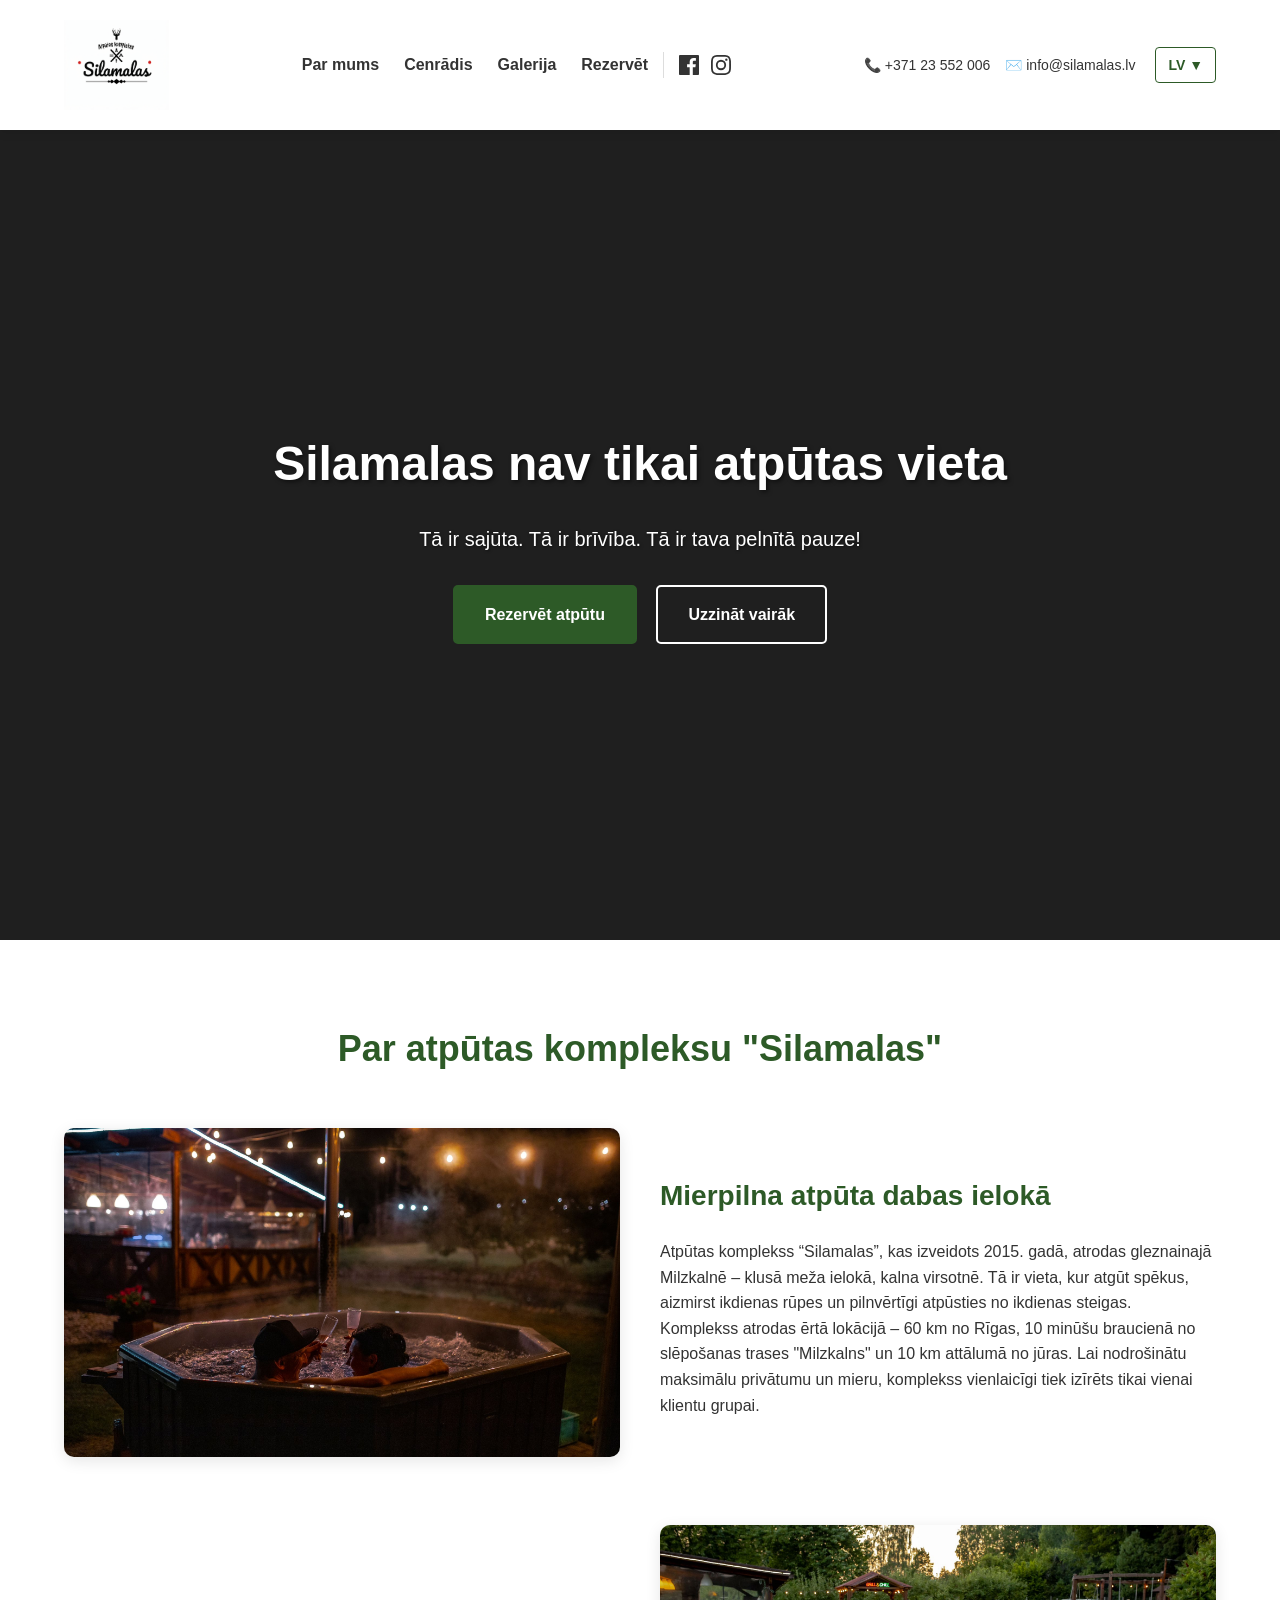
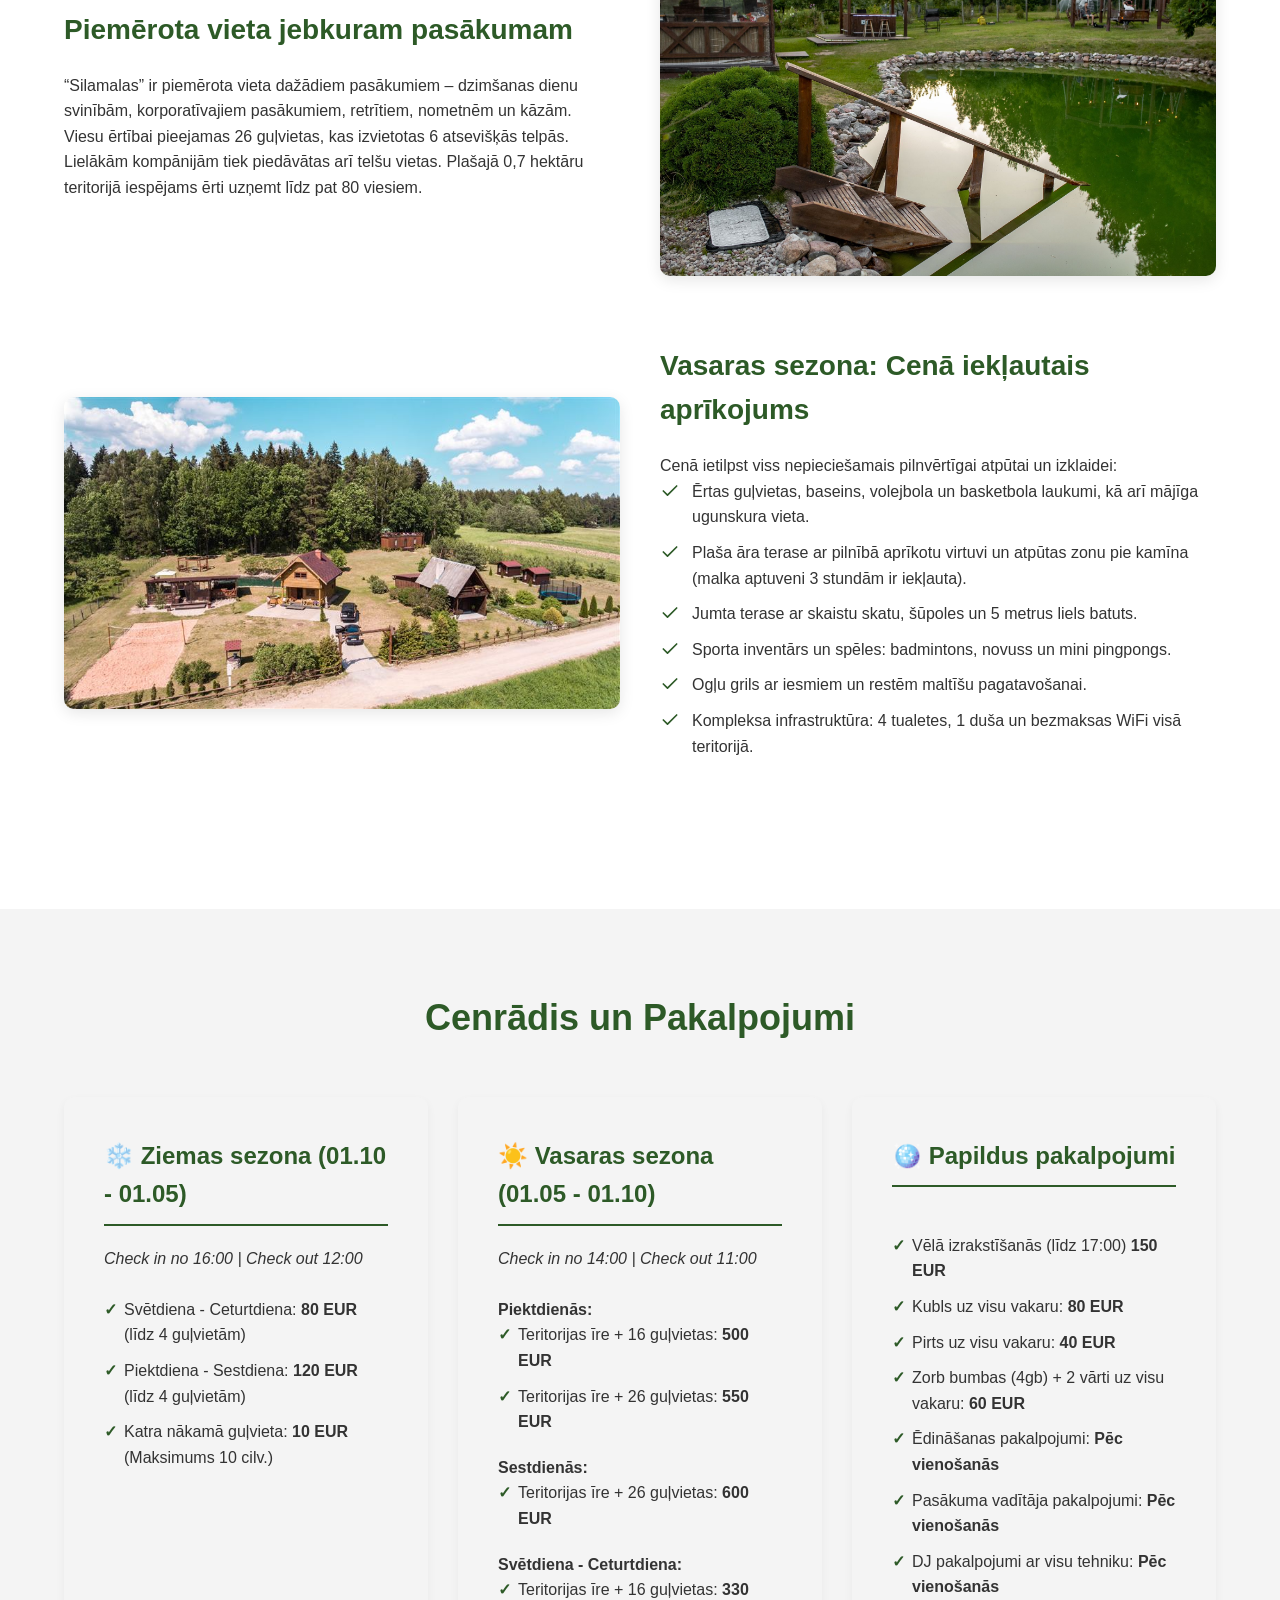
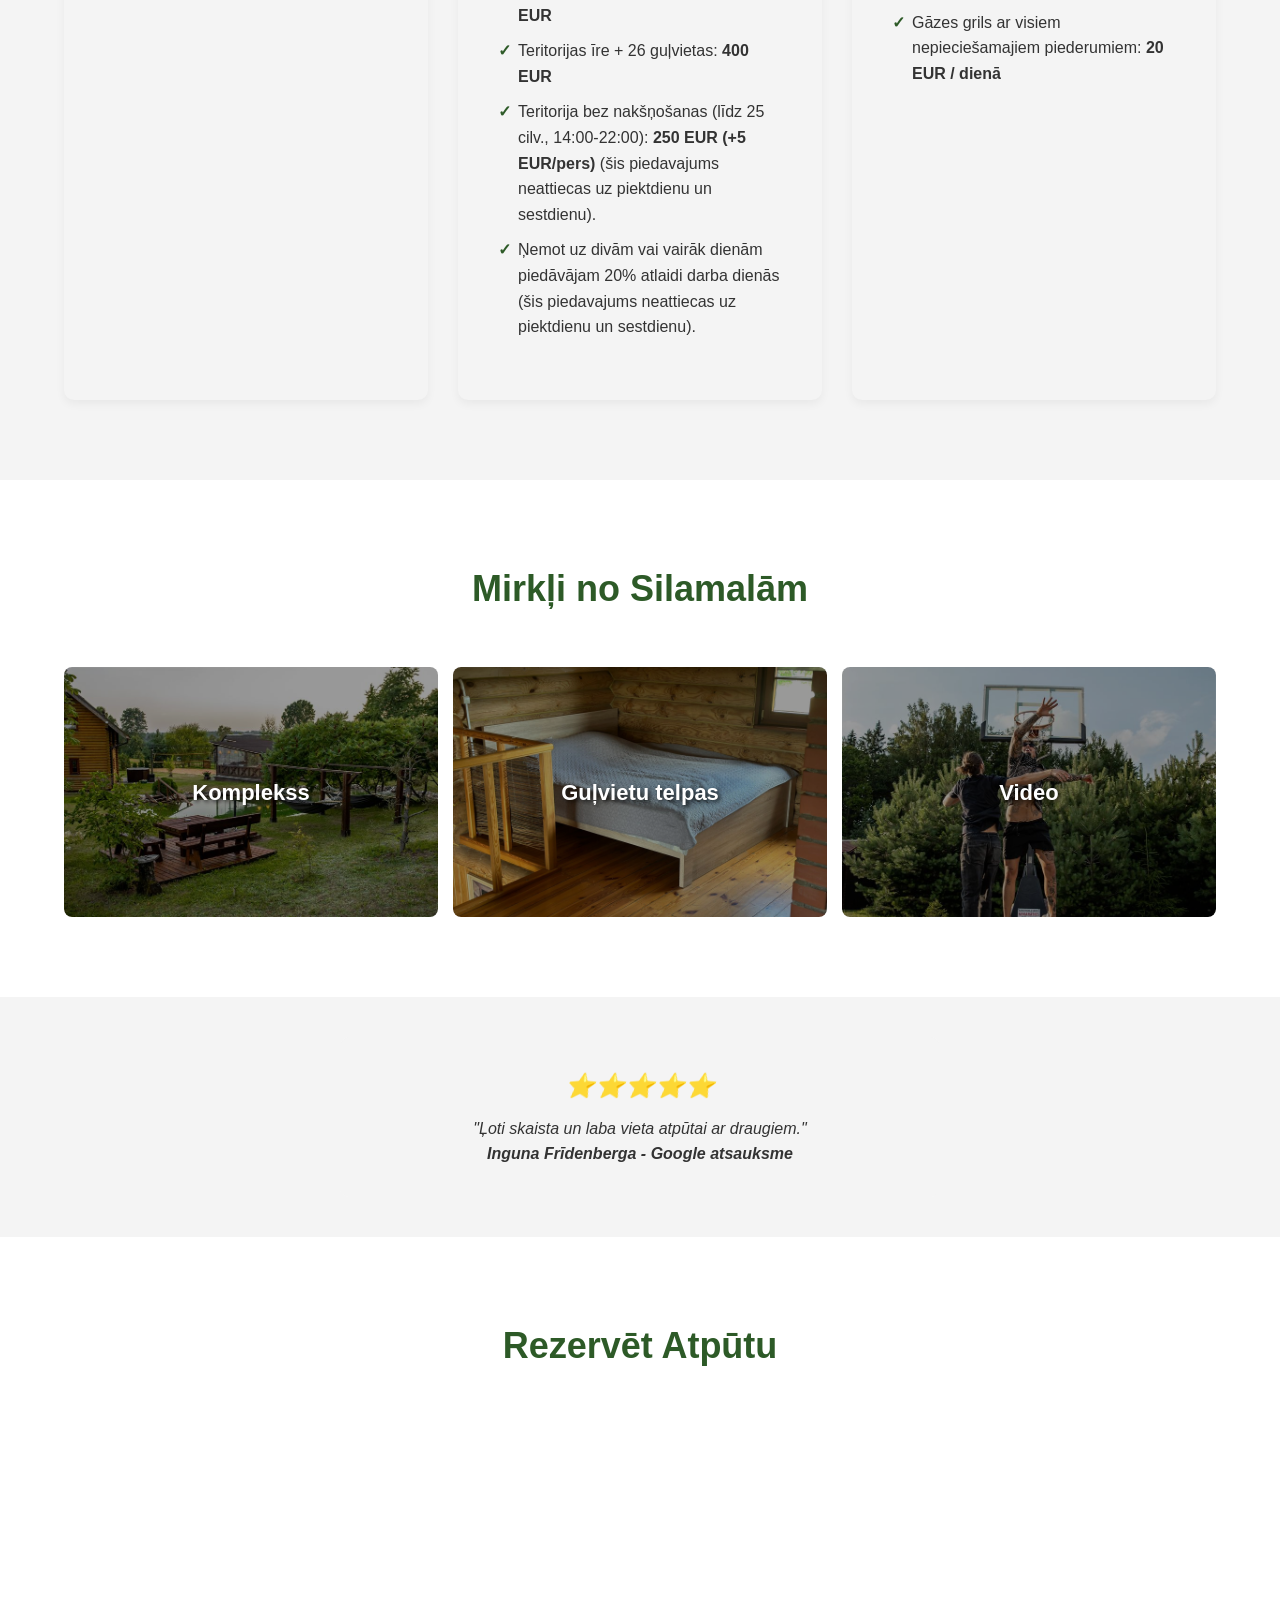
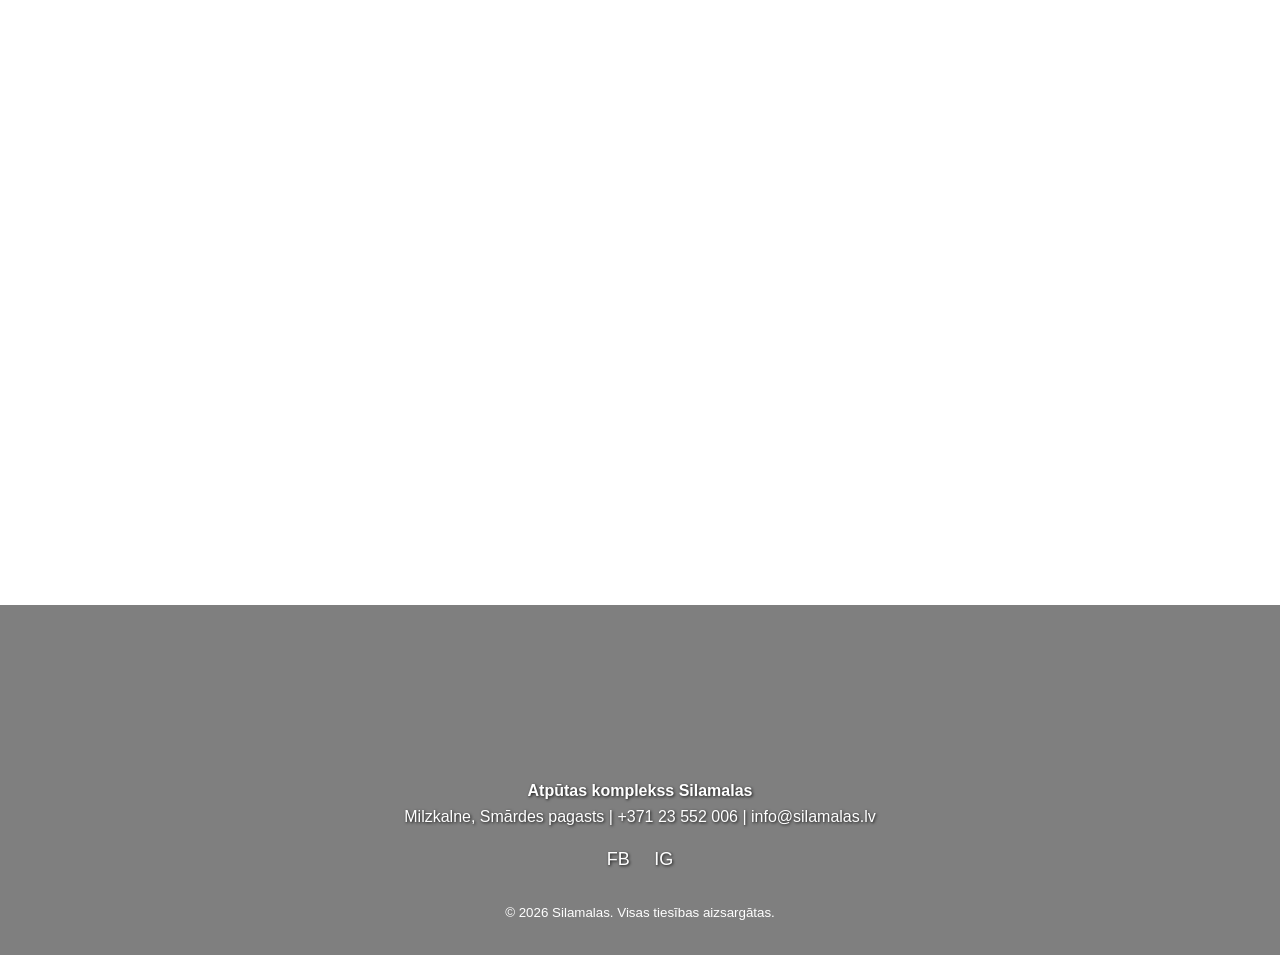
==== index.html @ d8ecb24b "instagram fix" ====
<!DOCTYPE html>
<html lang="lv">
<head>
    <meta charset="UTF-8">
    <meta name="viewport" content="width=device-width, initial-scale=1.0">
    <title>Silamalas - Atpūtas komplekss Milzkalnē</title>
    <link rel="stylesheet" href="styles.css">
</head>
<body>
    <header>
        <a href="#" class="logo"><img src="Silamalas_Logo.png" alt="Silamalas Logo"></a>
        <nav>
            <ul>
                <li><a href="#par-mums">Par mums</a></li>
                <li><a href="#cenas">Cenrādis</a></li>
                <li><a href="#galerija">Galerija</a></li>
                <li><a href="#rezervet">Rezervēt</a></li>
                <li class="nav-socials">
                    <a href="https://www.facebook.com/silamalas.milzkalne/?locale=lv_LV" target="_blank" title="Facebook">
                        <svg width="20" height="20" viewBox="0 0 24 24" fill="currentColor" xmlns="http://www.w3.org/2000/svg"><path d="M22.675 0h-21.35c-.732 0-1.325.593-1.325 1.325v21.351c0 .731.593 1.324 1.325 1.324h11.495v-9.294h-3.128v-3.622h3.128v-2.671c0-3.1 1.893-4.788 4.659-4.788 1.325 0 2.463.099 2.795.143v3.24l-1.918.001c-1.504 0-1.795.715-1.795 1.763v2.312h3.587l-.467 3.622h-3.12v9.293h6.116c.73 0 1.323-.593 1.323-1.325v-21.35c0-.732-.593-1.325-1.325-1.325z"/></svg>
                    </a>
                    <a href="https://www.instagram.com/silamalas.lv/?__d=11" target="_blank" title="Instagram">
                        <svg width="20" height="20" viewBox="0 0 24 24" fill="currentColor" xmlns="http://www.w3.org/2000/svg"><path d="M12 2.163c3.204 0 3.584.012 4.85.07 3.252.148 4.771 1.691 4.919 4.919.058 1.265.069 1.645.069 4.849 0 3.205-.012 3.584-.069 4.849-.149 3.225-1.664 4.771-4.919 4.919-1.266.058-1.644.07-4.85.07-3.204 0-3.584-.012-4.849-.07-3.26-.149-4.771-1.699-4.919-4.92-.058-1.265-.07-1.644-.07-4.849 0-3.204.013-3.583.07-4.849.149-3.227 1.664-4.771 4.919-4.919 1.266-.057 1.645-.069 4.849-.069zM12 0C8.741 0 8.333.014 7.053.072 2.695.272.273 2.69.073 7.052.014 8.333 0 8.741 0 12c0 3.259.014 3.668.072 4.948.2 4.358 2.618 6.78 6.98 6.98C8.333 23.986 8.741 24 12 24c3.259 0 3.668-.014 4.948-.072 4.354-.2 6.782-2.618 6.979-6.98.059-1.28.073-1.689.073-4.948 0-3.259-.014-3.667-.072-4.947-.196-4.354-2.617-6.78-6.979-6.98C15.668.014 15.259 0 12 0zm0 5.838a6.162 6.162 0 100 12.324 6.162 6.162 0 000-12.324zM12 16a4 4 0 110-8 4 4 0 010 8zm6.406-11.845a1.44 1.44 0 100 2.881 1.44 1.44 0 000-2.881z"/></svg>
                    </a>
                </li>
            </ul>
        </nav>
        
        <div class="header-right">
            <div class="contact-info-header">
                <span>📞 +371 23 552 006</span>
                <span>✉️ info@silamalas.lv</span>
            </div>
            
            <div class="lang-dropdown">
                <div class="current-lang">LV ▼</div>
                <div class="lang-dropdown-content">
                    <a href="index.html">LV</a>
                    <a href="en.html">EN</a>
                    <a href="ru.html">RU</a>
                </div>
            </div>
        </div>
    </header>

    <section class="hero">
        <video autoplay muted loop playsinline>
            <source src="heroVideo.mp4" type="video/mp4">
            Jūsu pārlūkprogramma neatbalsta video.
        </video>
        <div class="hero-overlay"></div>
        <div class="hero-content">
            <h1>Silamalas nav tikai atpūtas vieta</h1>
            <p>Tā ir sajūta. Tā ir brīvība. Tā ir tava pelnītā pauze!</p>
            <a href="#rezervet" class="btn btn-primary">Rezervēt atpūtu</a>
            <a href="#par-mums" class="btn btn-secondary">Uzzināt vairāk</a>
        </div>
    </section>

<section id="par-mums">
        <h2 class="section-title">Par atpūtas kompleksu "Silamalas"</h2>
        
        <div class="zigzag-row">
            <div class="zigzag-text">
                <h3>Mierpilna atpūta dabas ielokā</h3>
                <p>Atpūtas komplekss “Silamalas”, kas izveidots 2015. gadā, atrodas gleznainajā Milzkalnē – klusā meža ielokā, kalna virsotnē. Tā ir vieta, kur atgūt spēkus, aizmirst ikdienas rūpes un pilnvērtīgi atpūsties no ikdienas steigas.</p>
                <p>Komplekss atrodas ērtā lokācijā – 60 km no Rīgas, 10 minūšu braucienā no slēpošanas trases "Milzkalns" un 10 km attālumā no jūras. Lai nodrošinātu maksimālu privātumu un mieru, komplekss vienlaicīgi tiek izīrēts tikai vienai klientu grupai.</p>
            </div>
            <div class="zigzag-img">
                <img src="index_bildes/651202572_906054938724682_2738697574098734359_n.jpg" alt="Atpūtas kompleksa teritorija">
            </div>
        </div>

        <div class="zigzag-row">
            <div class="zigzag-text">
                <h3>Piemērota vieta jebkuram pasākumam</h3>
                <p>“Silamalas” ir piemērota vieta dažādiem pasākumiem – dzimšanas dienu svinībām, korporatīvajiem pasākumiem, retrītiem, nometnēm un kāzām.</p>
                <p>Viesu ērtībai pieejamas 26 guļvietas, kas izvietotas 6 atsevišķās telpās. Lielākām kompānijām tiek piedāvātas arī telšu vietas. Plašajā 0,7 hektāru teritorijā iespējams ērti uzņemt līdz pat 80 viesiem.</p>
            </div>
            <div class="zigzag-img">
                <img src="index_bildes/650025474_906055128724663_6929848860728186143_n.jpg" alt="Āra terase svinībām">
            </div>
        </div>

        <div class="zigzag-row">
            <div class="zigzag-text">
                <h3>Vasaras sezona: Cenā iekļautais aprīkojums</h3>
                <p>Cenā ietilpst viss nepieciešamais pilnvērtīgai atpūtai un izklaidei:</p>
                <ul style="list-style-type: none; padding-left: 0;">
                    <li style="margin-bottom: 10px; display: flex; align-items: flex-start; gap: 12px;">
                        <svg width="20" height="20" viewBox="0 0 24 24" fill="none" stroke="var(--primary-green)" stroke-width="2" stroke-linecap="round" stroke-linejoin="round" style="flex-shrink: 0; margin-top: 2px;"><polyline points="20 6 9 17 4 12"></polyline></svg>
                        <span>Ērtas guļvietas, baseins, volejbola un basketbola laukumi, kā arī mājīga ugunskura vieta.</span>
                    </li>
                    <li style="margin-bottom: 10px; display: flex; align-items: flex-start; gap: 12px;">
                        <svg width="20" height="20" viewBox="0 0 24 24" fill="none" stroke="var(--primary-green)" stroke-width="2" stroke-linecap="round" stroke-linejoin="round" style="flex-shrink: 0; margin-top: 2px;"><polyline points="20 6 9 17 4 12"></polyline></svg>
                        <span>Plaša āra terase ar pilnībā aprīkotu virtuvi un atpūtas zonu pie kamīna (malka aptuveni 3 stundām ir iekļauta).</span>
                    </li>
                    <li style="margin-bottom: 10px; display: flex; align-items: flex-start; gap: 12px;">
                        <svg width="20" height="20" viewBox="0 0 24 24" fill="none" stroke="var(--primary-green)" stroke-width="2" stroke-linecap="round" stroke-linejoin="round" style="flex-shrink: 0; margin-top: 2px;"><polyline points="20 6 9 17 4 12"></polyline></svg>
                        <span>Jumta terase ar skaistu skatu, šūpoles un 5 metrus liels batuts.</span>
                    </li>
                    <li style="margin-bottom: 10px; display: flex; align-items: flex-start; gap: 12px;">
                        <svg width="20" height="20" viewBox="0 0 24 24" fill="none" stroke="var(--primary-green)" stroke-width="2" stroke-linecap="round" stroke-linejoin="round" style="flex-shrink: 0; margin-top: 2px;"><polyline points="20 6 9 17 4 12"></polyline></svg>
                        <span>Sporta inventārs un spēles: badmintons, novuss un mini pingpongs.</span>
                    </li>
                    <li style="margin-bottom: 10px; display: flex; align-items: flex-start; gap: 12px;">
                        <svg width="20" height="20" viewBox="0 0 24 24" fill="none" stroke="var(--primary-green)" stroke-width="2" stroke-linecap="round" stroke-linejoin="round" style="flex-shrink: 0; margin-top: 2px;"><polyline points="20 6 9 17 4 12"></polyline></svg>
                        <span>Ogļu grils ar iesmiem un restēm maltīšu pagatavošanai.</span>
                    </li>
                    <li style="margin-bottom: 10px; display: flex; align-items: flex-start; gap: 12px;">
                        <svg width="20" height="20" viewBox="0 0 24 24" fill="none" stroke="var(--primary-green)" stroke-width="2" stroke-linecap="round" stroke-linejoin="round" style="flex-shrink: 0; margin-top: 2px;"><polyline points="20 6 9 17 4 12"></polyline></svg>
                        <span>Kompleksa infrastruktūra: 4 tualetes, 1 duša un bezmaksas WiFi visā teritorijā.</span>
                    </li>
                </ul>
            </div>
            <div class="zigzag-img">
                <img src="komplekss/628.jpeg" alt="Plaša teritorija atpūtai un aktivitātēm">
            </div>
        </div>
    </section>

    <section id="cenas" style="background-color: var(--light-gray);">
        <h2 class="section-title">Cenrādis un Pakalpojumi</h2>
        <div class="pricing-grid">
            
            <div class="price-card">
                <h3>❄️ Ziemas sezona (01.10 - 01.05)</h3>
                <p><em>Check in no 16:00 | Check out 12:00</em></p><br>
                <ul>
                    <li>Svētdiena - Ceturtdiena: <strong>80 EUR</strong> (līdz 4 guļvietām)</li>
                    <li>Piektdiena - Sestdiena: <strong>120 EUR</strong> (līdz 4 guļvietām)</li>
                    <li>Katra nākamā guļvieta: <strong>10 EUR</strong> (Maksimums 10 cilv.)</li>
                </ul>
            </div>

            <div class="price-card">
                <h3>☀️ Vasaras sezona (01.05 - 01.10)</h3>
                <p><em>Check in no 14:00 | Check out 11:00</em></p><br>
                <h4>Piektdienās:</h4>
                <ul>
                    <li>Teritorijas īre + 16 guļvietas: <strong>500 EUR</strong></li>
                    <li>Teritorijas īre + 26 guļvietas: <strong>550 EUR</strong></li>
                </ul>
                <h4>Sestdienās:</h4>
                <ul>
                    <li>Teritorijas īre + 26 guļvietas: <strong>600 EUR</strong></li>
                </ul>
                <h4>Svētdiena - Ceturtdiena:</h4>
                <ul>
                    <li>Teritorijas īre + 16 guļvietas: <strong>330 EUR</strong></li>
                    <li>Teritorijas īre + 26 guļvietas: <strong>400 EUR</strong></li>
                    <li>Teritorija bez nakšņošanas (līdz 25 cilv., 14:00-22:00): <strong>250 EUR (+5 EUR/pers)</strong> (šis piedavajums neattiecas uz piektdienu un sestdienu).</li>
                    <li>Ņemot uz divām vai vairāk dienām piedāvājam 20% atlaidi darba dienās (šis piedavajums neattiecas uz piektdienu un sestdienu).</li> 
                </ul>
            </div>

            <div class="price-card">
                <h3>🪩 Papildus pakalpojumi</h3>
                <br>
                <ul>
                    <li>Vēlā izrakstīšanās (līdz 17:00) <strong>150 EUR</strong></li>
                    <li>Kubls uz visu vakaru: <strong>80 EUR</strong></li>
                    <li>Pirts uz visu vakaru: <strong>40 EUR</strong></li>
                    <li>Zorb bumbas (4gb) + 2 vārti uz visu vakaru: <strong>60 EUR</strong></li>
                    <li>Ēdināšanas pakalpojumi: <strong>Pēc vienošanās</strong></li>
                    <li>Pasākuma vadītāja pakalpojumi: <strong>Pēc vienošanās</strong></li>
                    <li>DJ pakalpojumi ar visu tehniku: <strong>Pēc vienošanās</strong></li>
                    <li>Gāzes grils ar visiem nepieciešamajiem piederumiem: <strong>20 EUR / dienā</strong></li>
                </ul>
            </div>

        </div>
    </section>

<section id="galerija">
        <h2 class="section-title">Mirkļi no Silamalām</h2>

        <!-- Galveno kategoriju skats -->
        <div id="gallery-categories" class="gallery-grid">
            <div class="category-card" onclick="showGallery('cat-komplekss')">
                <img src="komplekss/47787.jpeg" alt="Komplekss">
                <div class="category-overlay">Komplekss</div>
            </div>
            
            <!-- Uzklikšķinot atver galeriju un aktivizē pirmo tabu ("Pirts") -->
            <div class="category-card" onclick="showGallery('cat-telpas'); showSubcat('pirts')">
                <img src="gulvietu_telpas/pirts_n7.jpeg" alt="Guļvietu telpas">
                <div class="category-overlay">Guļvietu telpas</div>
            </div>
            
            <div class="category-card" onclick="showGallery('cat-pasakumi')">
                <img src="komplekss/52132.jpeg" alt="Video">
                <div class="category-overlay">Video</div>
            </div>
        </div>

        <!-- 1. Kategorija: Komplekss -->
        <div id="cat-komplekss" class="gallery-category-view" style="display: none;">
            <button class="btn-back" onclick="hideGallery()">← Atpakaļ uz kategorijām</button>
            <div class="gallery-grid">
                <img src="komplekss/187.jpeg" alt="Komplekss">
                <img src="komplekss/249.jpeg" alt="Komplekss">
                <img src="komplekss/264.jpeg" alt="Komplekss">
                <img src="komplekss/346.jpeg" alt="Komplekss">
                <img src="komplekss/352.jpeg" alt="Komplekss">
                <img src="komplekss/393.jpeg" alt="Komplekss">
                <img src="komplekss/448.jpeg" alt="Komplekss">
                <img src="komplekss/487.jpeg" alt="Komplekss">
                <img src="komplekss/490.jpeg" alt="Komplekss">
                <img src="komplekss/499.jpeg" alt="Komplekss">
                <img src="komplekss/527.jpeg" alt="Komplekss">
                <img src="komplekss/571.jpeg" alt="Komplekss">
                <img src="komplekss/599.jpeg" alt="Komplekss">
                <img src="komplekss/612.jpeg" alt="Komplekss">
                <img src="komplekss/628.jpeg" alt="Komplekss">
                <img src="komplekss/653.jpeg" alt="Komplekss">
                <img src="komplekss/3976.jpeg" alt="Komplekss">
                <img src="komplekss/14429.jpeg" alt="Komplekss">
                <img src="komplekss/19136.jpeg" alt="Komplekss">
                <img src="komplekss/25867.jpeg" alt="Komplekss">
                <img src="komplekss/37484.jpeg" alt="Komplekss">
                <img src="komplekss/47527.jpeg" alt="Komplekss">
                <img src="komplekss/47529.jpeg" alt="Komplekss">
                <img src="komplekss/47777.jpeg" alt="Komplekss">
                <img src="komplekss/47780.jpeg" alt="Komplekss">
                <img src="komplekss/47783.jpeg" alt="Komplekss">
                <img src="komplekss/47786.jpeg" alt="Komplekss">
                <img src="komplekss/47787.jpeg" alt="Komplekss">
                <img src="komplekss/47788.jpeg" alt="Komplekss">
                <img src="komplekss/47789.jpeg" alt="Komplekss">
                <img src="komplekss/47791.jpeg" alt="Komplekss">
                <img src="komplekss/47793.jpeg" alt="Komplekss">
                <img src="komplekss/52129.jpeg" alt="Komplekss">
                <img src="komplekss/52132.jpeg" alt="Komplekss">
                <img src="komplekss/52512.jpeg" alt="Komplekss">
                <img src="komplekss/52514.jpeg" alt="Komplekss">
                <img src="komplekss/52516.jpeg" alt="Komplekss">
                <img src="komplekss/NewSilamalas-28.jpeg" alt="Komplekss">
                <img src="komplekss/NewSilamalas-60.jpeg" alt="Komplekss">
                <img src="komplekss/NewSilamalas-61.jpeg" alt="Komplekss">
                <img src="komplekss/NewSilamalas-63.jpeg" alt="Komplekss">
                <img src="komplekss/NewSilamalas-69.jpeg" alt="Komplekss">
                <img src="komplekss/dj_1.jpeg" alt="Komplekss">
                <img src="komplekss/dj_2.jpeg" alt="Komplekss">
                <img src="komplekss/dj_3.jpeg" alt="Komplekss">
                
            </div>
        </div>

        <!-- 2. Kategorija: Guļvietas (ar tabiem 4 mājām) -->
        <div id="cat-telpas" class="gallery-category-view" style="display: none;">
            <button class="btn-back" onclick="hideGallery()">← Atpakaļ uz kategorijām</button>
            
            <!-- Apakškategoriju pogas (Tabi) -->
            <div class="subcategory-tabs">
                <button class="subcat-tab" id="btn-pirts" onclick="showSubcat('pirts', this)">Pirts</button>
                <button class="subcat-tab" id="btn-eka2" onclick="showSubcat('eka2', this)">Ēka 2</button>
                <button class="subcat-tab" id="btn-eka34" onclick="showSubcat('eka34', this)">Ēkas 3 un 4</button>
                <button class="subcat-tab" id="btn-eka5" onclick="showSubcat('eka5', this)">Ēka 5</button>
            </div>

            <!-- Bilžu režģi katrai mājai -->
            <div id="subcat-pirts" class="subcat-grid gallery-grid">
                <img src="gulvietu_telpas/pirts_n1.jpeg" alt="Pirts">
                <img src="gulvietu_telpas/pirts_n2.jpeg" alt="Pirts">
                <img src="gulvietu_telpas/pirts_n3.jpeg" alt="Pirts">
                <img src="gulvietu_telpas/pirts_n4.jpeg" alt="Pirts">
                <img src="gulvietu_telpas/pirts_n5.jpeg" alt="Pirts">
                <img src="gulvietu_telpas/pirts_n6.jpeg" alt="Pirts">
                <img src="gulvietu_telpas/pirts_n7.jpeg" alt="Pirts">
            </div>
            
            <div id="subcat-eka2" class="subcat-grid gallery-grid" style="display: none;">
                <img src="gulvietu_telpas/eka2_n1.jpeg" alt="Ēka 2">
                <img src="gulvietu_telpas/eka2_n2.jpeg" alt="Ēka 2">
            </div>
            
            <div id="subcat-eka34" class="subcat-grid gallery-grid" style="display: none;">
                <img src="gulvietu_telpas/eka3_4_n1.jpeg" alt="Ēkas 3 un 4">
                <img src="gulvietu_telpas/eka3_4_n2.jpeg" alt="Ēkas 3 un 4">
            </div>
            
            <div id="subcat-eka5" class="subcat-grid gallery-grid" style="display: none;">
                <img src="gulvietu_telpas/eka5_n1.jpeg" alt="Ēka 5">
                <img src="gulvietu_telpas/eka5_n2.jpeg" alt="Ēka 5">
            </div>
        </div>

        <!-- 3. Kategorija: Video -->
        <div id="cat-pasakumi" class="gallery-category-view" style="display: none;">
            <button class="btn-back" onclick="hideGallery()">← Atpakaļ uz kategorijām</button>
            <div class="gallery-grid">
                <img src="gulvietu_telpas/eka2_n1.jpeg" data-video="video/terase%203.mp4" alt="Terase 3 video" class="video-thumb">
                <img src="komplekss/249.jpeg" data-video="heroVideo.mp4" alt="Hero video" class="video-thumb">
            </div>
        </div>
    </section>

    <!-- JavaScript loģika -->
    <script>
        function showGallery(categoryId) {
            document.getElementById('gallery-categories').style.display = 'none';
            document.querySelectorAll('.gallery-category-view').forEach(el => el.style.display = 'none');
            document.getElementById(categoryId).style.display = 'block';
        }

        function hideGallery() {
            document.querySelectorAll('.gallery-category-view').forEach(el => el.style.display = 'none');
            document.getElementById('gallery-categories').style.display = 'grid'; 
        }

        function showSubcat(subcatId, btnElement = null) {
            // Paslēpj visas apakškategoriju bildes
            document.querySelectorAll('.subcat-grid').forEach(el => el.style.display = 'none');
            // Parāda izvēlēto
            document.getElementById('subcat-' + subcatId).style.display = 'grid';
            
            // Atjauno aktīvās pogas vizuālo stilu
            document.querySelectorAll('.subcat-tab').forEach(el => el.classList.remove('active'));
            if (btnElement) {
                btnElement.classList.add('active');
            } else {
                document.getElementById('btn-' + subcatId).classList.add('active');
            }
        }
    </script>

    <script>
        function showGallery(categoryId) {
            document.getElementById('gallery-categories').style.display = 'none';
            document.querySelectorAll('.gallery-category-view').forEach(el => el.style.display = 'none');
            document.getElementById(categoryId).style.display = 'block';
        }

        function hideGallery() {
            document.querySelectorAll('.gallery-category-view').forEach(el => el.style.display = 'none');
            document.getElementById('gallery-categories').style.display = 'grid';
        }

        function openLightbox(type, src, alt) {
            const overlay = document.getElementById('lightbox');
            const image = overlay.querySelector('img');
            const video = overlay.querySelector('video');
            const caption = overlay.querySelector('.lightbox-caption');

            if (type === 'video') {
                image.style.display = 'none';
                video.style.display = 'block';
                video.src = src;
                video.load();
                video.play();
            } else {
                video.pause();
                video.src = '';
                video.style.display = 'none';
                image.style.display = 'block';
                image.src = src;
                image.alt = alt || '';
            }

            caption.textContent = alt || '';
            overlay.style.display = 'flex';
            document.body.style.overflow = 'hidden';
        }

        function closeLightbox() {
            const overlay = document.getElementById('lightbox');
            const video = overlay.querySelector('video');
            overlay.style.display = 'none';
            video.pause();
            video.src = '';
            document.body.style.overflow = '';
        }

        document.addEventListener('DOMContentLoaded', function() {
            document.querySelectorAll('#galerija .gallery-grid img').forEach(image => {
                image.addEventListener('click', function() {
                    const videoSrc = image.dataset.video;
                    if (videoSrc) {
                        openLightbox('video', videoSrc, image.alt);
                    } else {
                        openLightbox('image', image.src, image.alt);
                    }
                });
            });
        });
    </script>

    <div id="lightbox" class="lightbox-overlay" onclick="closeLightbox()">
        <button class="lightbox-close" type="button" onclick="event.stopPropagation(); closeLightbox()">×</button>
        <img src="" alt="" style="display: none;">
        <video src="" controls playsinline style="display: none;"></video>
        <p class="lightbox-caption"></p>
    </div>

    <section style="background-color: var(--light-gray); padding-top: 40px; padding-bottom: 40px;">
        <div class="testimonial-box">
            <div class="stars">⭐⭐⭐⭐⭐</div>
            <p>"Ļoti skaista un laba vieta atpūtai ar draugiem."</p>
            <strong>Inguna Frīdenberga - Google atsauksme</strong>
        </div>
    </section>

    <section id="rezervet">
        <h2 class="section-title">Rezervēt Atpūtu</h2>
        <div class="calendly-inline-widget" data-url="https://calendly.com/silamalasatputaskomplekss/30min?background_color=ffffff&text_color=333333&primary_color=2d5a27" style="min-width:320px;height:700px;"></div>
        <script type="text/javascript" src="https://assets.calendly.com/assets/external/widget.js" async></script>
    </section>

    <div class="map-and-footer-container">
        
        <section id="karte">
            <iframe 
                src="https://www.google.com/maps/embed?pb=!1m18!1m12!1m3!1d3754.1875847072997!2d23.206041377995305!3d56.97670477356179!2m3!1f0!2f0!3f0!3m2!1i1024!2i768!4f13.1!3m3!1m2!1s0x46eefe632e6e136b%3A0x65a920ff68deade!2sSilamalas%2C%20recreation%20center!5e1!3m2!1sen!2slv!4v1774528118662!5m2!1sen!2slv" 
                allowfullscreen="" 
                loading="lazy" 
                referrerpolicy="no-referrer-when-downgrade">
            </iframe>
        </section>
        
        <div class="map-overlay"></div>

        <footer>
            <div class="footer-info">
                <p><strong>Atpūtas komplekss Silamalas</strong></p>
                <p>Milzkalne, Smārdes pagasts | +371 23 552 006 | info@silamalas.lv</p>
            </div>
            <div class="social-links">
                <a href="https://www.facebook.com/silamalas.milzkalne/?locale=lv_LV" target="_blank" title="Facebook">FB</a>
                <a href="https://www.instagram.com/silamalas.lv/?__d=11" target="_blank" title="Instagram">IG</a>
            </div>
            <br>
            <p><small>© 2026 Silamalas. Visas tiesības aizsargātas.</small></p>
        </footer>
        
    </div>

</body>
</html>
---- styles.css ----
/* --- BĀZES STILI UN KRĀSAS --- */
        :root {
            --primary-green: #2d5a27;
            --light-green: #4a7c43;
            --dark-gray: #333333;
            --light-gray: #f4f4f4;
            --white: #ffffff;
            --font-main: 'Segoe UI', Roboto, Helvetica, Arial, sans-serif;
        }

        * {
            margin: 0;
            padding: 0;
            box-sizing: border-box;
        }

        html {
            scroll-behavior: smooth;
        }

        body {
            font-family: var(--font-main);
            color: var(--dark-gray);
            line-height: 1.6;
            background-color: var(--white);
        }

        a {
            text-decoration: none;
            color: inherit;
        }

        /* --- GALVENE (HEADER) --- */
        header {
            display: flex;
            justify-content: space-between;
            align-items: center;
            padding: 20px 5%;
            background-color: var(--white);
            box-shadow: 0 2px 10px rgba(0,0,0,0.1);
            position: sticky;
            top: 0;
            z-index: 1000;
        }

        /* Logo stili attēlam */
        .logo {
            display: flex;
            align-items: center;
        }

        .logo img {
            height: 90px; /* Datora versijas logo augstums PALIELINĀTS */
            width: auto;
            max-width: 100%;
            transition: transform 0.3s ease;
        }
        
        .logo:hover img {
            transform: scale(1.05);
        }

        nav ul {
            display: flex;
            list-style: none;
            gap: 25px;
        }

        nav a {
            font-weight: 600;
            transition: color 0.3s ease;
        }

        nav a:hover {
            color: var(--primary-green);
        }

        /* Labās puses bloks (Kontakti + Valoda) */
        .header-right {
            display: flex;
            align-items: center;
            gap: 20px;
        }

        .contact-info-header {
            font-size: 14px;
            display: flex;
            gap: 15px;
        }
        .nav-socials {
            display: flex;
            align-items: center;
            gap: 12px;
            border-left: 1px solid #ddd;
            padding-left: 15px;
            margin-left: -10px;
        }

        .nav-socials a {
            display: flex;
            align-items: center;
        }
        /* --- VALODU IZVĒLNE (CSS Dropdown) --- */
        .lang-dropdown {
            position: relative;
            display: inline-block;
        }

        .current-lang {
            padding: 6px 12px;
            border: 1px solid var(--primary-green);
            border-radius: 4px;
            background-color: var(--white);
            color: var(--primary-green);
            font-weight: bold;
            font-family: var(--font-main);
            font-size: 14px;
            cursor: pointer;
            transition: all 0.3s ease;
        }

        .lang-dropdown:hover .current-lang {
            background-color: var(--primary-green);
            color: var(--white);
        }

        /* Izvēlnes saturs (paslēpts pēc noklusējuma) */
        .lang-dropdown-content {
            display: none; 
            position: absolute;
            right: 0;
            top: 100%;
            background-color: var(--white);
            min-width: 100%;
            box-shadow: 0 4px 8px rgba(0,0,0,0.1);
            border-radius: 4px;
            overflow: hidden;
            z-index: 1001;
        }

        .lang-dropdown-content a {
            color: var(--dark-gray);
            padding: 8px 12px;
            text-decoration: none;
            display: block;
            font-weight: bold;
            font-size: 14px;
            text-align: center;
            border-bottom: 1px solid var(--light-gray);
            transition: background 0.3s ease;
        }

        .lang-dropdown-content a:last-child {
            border-bottom: none;
        }

        .lang-dropdown-content a:hover {
            background-color: var(--light-gray);
            color: var(--primary-green);
        }

        /* Parāda izvēlni, kad uzbrauc ar peli */
        .lang-dropdown:hover .lang-dropdown-content {
            display: block;
        }


        /* --- HERO SADAĻA (VIDEO BGR) --- */
        .hero {
            position: relative;
            height: 90vh;
            display: flex;
            align-items: center;
            justify-content: center;
            text-align: center;
            color: var(--white);
            overflow: hidden;
            background-color: var(--dark-gray); 
        }

        .hero video {
            position: absolute;
            top: 50%;
            left: 50%;
            min-width: 100%;
            min-height: 100%;
            width: auto;
            height: auto;
            transform: translateX(-50%) translateY(-50%);
            z-index: 1; 
            object-fit: cover;
        }

        .hero-overlay {
            position: absolute;
            top: 0;
            left: 0;
            width: 100%;
            height: 100%;
            background: rgba(0, 0, 0, 0.4);
            z-index: 2; 
        }

        .hero-content {
            position: relative;
            z-index: 3; 
        }

        .hero-content h1 {
            font-size: 48px;
            margin-bottom: 20px;
            text-shadow: 2px 2px 4px rgba(0,0,0,0.5);
        }

        .hero-content p {
            font-size: 20px;
            margin-bottom: 30px;
            max-width: 700px;
            margin-left: auto;
            margin-right: auto;
            text-shadow: 1px 1px 3px rgba(0,0,0,0.5);
        }

        .btn {
            display: inline-block;
            padding: 15px 30px;
            font-size: 16px;
            font-weight: bold;
            border-radius: 5px;
            cursor: pointer;
            transition: all 0.3s ease;
        }

        .btn-primary {
            background-color: var(--primary-green);
            color: var(--white);
            border: 2px solid var(--primary-green);
        }

        .btn-primary:hover {
            background-color: var(--light-green);
            border-color: var(--light-green);
        }

        .btn-secondary {
            background-color: transparent;
            color: var(--white);
            border: 2px solid var(--white);
            margin-left: 15px;
        }

        .btn-secondary:hover {
            background-color: var(--white);
            color: var(--dark-gray);
        }

        /* --- SADAĻU PAMATSTILI --- */
        section {
            padding: 80px 5%;
        }

        .section-title {
            text-align: center;
            font-size: 36px;
            margin-bottom: 50px;
            color: var(--primary-green);
        }

        /* --- ZIG-ZAG Izkārtojums --- */
        .zigzag-row {
            display: flex;
            align-items: center;
            gap: 40px;
            margin-bottom: 60px;
        }

        .zigzag-row:nth-child(even) {
            flex-direction: row-reverse;
        }

        .zigzag-text, .zigzag-img {
            flex: 1;
        }

        .zigzag-text h3 {
            font-size: 28px;
            margin-bottom: 20px;
            color: var(--primary-green);
        }

        .zigzag-img img {
            width: 100%;
            border-radius: 10px;
            box-shadow: 0 4px 15px rgba(0,0,0,0.1);
        }

        /* --- CENU KARTĪTES --- */
        .pricing-grid {
            display: flex;
            gap: 30px;
            justify-content: center;
            flex-wrap: wrap;
        }

        .price-card {
            background: var(--light-gray);
            padding: 40px;
            border-radius: 10px;
            flex: 1;
            min-width: 300px;
            max-width: 450px;
            box-shadow: 0 4px 10px rgba(0,0,0,0.05);
        }

        .price-card h3 {
            font-size: 24px;
            color: var(--primary-green);
            border-bottom: 2px solid var(--primary-green);
            padding-bottom: 10px;
            margin-bottom: 20px;
        }

        .price-card ul {
            list-style: none;
            margin-bottom: 20px;
        }

        .price-card li {
            margin-bottom: 10px;
            padding-left: 20px;
            position: relative;
        }

        .price-card li::before {
            content: '✓';
            color: var(--primary-green);
            position: absolute;
            left: 0;
            font-weight: bold;
        }

        /* --- CSS GRID GALERIJA --- */
        .gallery-grid {
            display: grid;
            grid-template-columns: repeat(auto-fit, minmax(250px, 1fr));
            gap: 15px;
            justify-content: center;
        }

        .gallery-grid img {
            width: 100%;
            height: 250px;
            object-fit: cover;
            border-radius: 8px;
            transition: transform 0.3s ease;
            cursor: zoom-in;
        }

        .gallery-grid img:hover {
            transform: scale(1.02);
        }

        .gallery-grid img.video-thumb {
            cursor: pointer;
            border: 2px solid rgba(255, 255, 255, 0.12);
        }

        .lightbox-overlay {
            position: fixed;
            inset: 0;
            display: none;
            align-items: center;
            justify-content: center;
            background: rgba(0, 0, 0, 0.85);
            padding: 24px;
            z-index: 9999;
        }

        .lightbox-overlay img,
        .lightbox-overlay video {
            max-width: 100%;
            max-height: 100%;
            border-radius: 12px;
            box-shadow: 0 20px 60px rgba(0, 0, 0, 0.6);
        }

        .lightbox-caption {
            margin-top: 14px;
            color: #fff;
            text-align: center;
            font-size: 0.95rem;
            max-width: 90%;
        }

        .lightbox-close {
            position: absolute;
            top: 18px;
            right: 18px;
            width: 42px;
            height: 42px;
            border: none;
            background: rgba(255, 255, 255, 0.08);
            color: #fff;
            font-size: 1.8rem;
            border-radius: 50%;
            cursor: pointer;
        }

        .lightbox-close:hover {
            background: rgba(255, 255, 255, 0.18);
        }

        /* --- ATSAUKSME --- */
        .testimonial-box {
            text-align: center;
            max-width: 600px;
            margin: 0 auto;
            font-style: italic;
            background: var(--light-gray);
            padding: 30px;
            border-radius: 10px;
        }

        .stars {
            color: #FFD700;
            font-size: 24px;
            margin-bottom: 10px;
        }

        /* --- KARTE UN KĀJENE --- */
        .map-and-footer-container {
            position: relative; 
            height: 350px; 
            overflow: hidden;
            padding: 0;
            margin: 0;
        }

        #karte {
            position: absolute;
            top: 0;
            left: 0;
            width: 100%;
            height: 100%;
            padding: 0;
            z-index: 1; 
        }

        #karte iframe {
            width: 100%;
            height: 100%;
            border: 0;
            display: block;
        }

        .map-overlay {
            position: absolute;
            top: 0;
            left: 0;
            width: 100%;
            height: 100%;
            background-color: rgba(0, 0, 0, 0.5); 
            z-index: 2; 
            pointer-events: none; 
        }

        footer {
            position: absolute; 
            bottom: 0;
            left: 0;
            width: 100%;
            background-color: transparent; 
            color: var(--white);
            text-align: center;
            padding: 30px 5%;
            z-index: 3; 
        }

        .footer-info {
            margin-bottom: 15px;
            text-shadow: 1px 1px 3px rgba(0,0,0,0.8); 
        }

        .social-links a {
            margin: 0 10px;
            font-size: 18px;
            text-shadow: 1px 1px 3px rgba(0,0,0,0.8);
        }

        /* --- RESPONZĪVAIS DIZAINS (MOBILIE TELEFONI) --- */
        @media (max-width: 768px) {
            header { 
                flex-direction: column; 
                gap: 10px; 
                text-align: center; 
                position: static; 
                padding: 15px 5%;
            }
            
            .logo img {
                height: 55px; /* Telefona versijas logo augstums */
            }

            /* Augšējais bloks telefonam - lai logo un valodas slēdzis būtu blakus */
            .header-top-mobile {
                display: flex;
                width: 100%;
                justify-content: space-between;
                align-items: center;
            }

            .header-right {
                flex-direction: column;
            }

            .contact-info-header {
                display: none; /* Paslēpj kontaktus telefonā galvenē */
            }

            .current-lang {
                padding: 4px 8px; /* Nedaudz mazāka poga telefonā */
            }

            nav ul { 
                flex-direction: row; 
                flex-wrap: wrap; 
                justify-content: center;
                gap: 15px; 
                font-size: 14px; 
                margin-top: 10px;
            }
            
            /* Paslēpj video un iestata fona bildi telefonā */
            .hero video { display: none; }
            .hero { 
                background-image: url('index_bildes/650258029_906054905391352_2581423031043260464_n.jpg'); 
                background-position: center;
                background-size: cover;
            }
            .hero-content h1 { font-size: 36px; }

            .zigzag-row, .zigzag-row:nth-child(even) { flex-direction: column; }
            .btn-secondary { margin-left: 0; margin-top: 15px; display: block; }
            
            .map-and-footer-container { height: 400px; } 
        }

/* --- KATEGORIJU KARTĪTES --- */
.category-card {
    position: relative;
    cursor: pointer;
    border-radius: 8px;
    overflow: hidden;
}

.category-card img {
    width: 100%;
    height: 250px;
    object-fit: cover;
    display: block;
    transition: transform 0.3s ease;
}

.category-card:hover img {
    transform: scale(1.05);
}

.category-overlay {
    position: absolute;
    top: 0;
    left: 0;
    width: 100%;
    height: 100%;
    background: rgba(0, 0, 0, 0.4);
    color: var(--white);
    display: flex;
    align-items: center;
    justify-content: center;
    font-size: 22px;
    font-weight: bold;
    text-shadow: 2px 2px 4px rgba(0,0,0,0.8);
    transition: background 0.3s ease;
}

.category-card:hover .category-overlay {
    background: rgba(0, 0, 0, 0.2);
}

/* --- GALERIJAS ATPAKAĻ POGA --- */
.btn-back {
    background-color: var(--primary-green);
    color: var(--white);
    border: none;
    padding: 10px 20px;
    margin-bottom: 25px;
    border-radius: 4px;
    font-weight: bold;
    font-family: var(--font-main);
    cursor: pointer;
    transition: background-color 0.3s ease;
}

.btn-back:hover {
    background-color: var(--light-green);
}
/* --- APAKŠKATEGORIJU TABI (POGAS) --- */
.subcategory-tabs {
    display: flex;
    gap: 10px;
    margin-bottom: 25px;
    flex-wrap: wrap;
    justify-content: center;
}

.subcat-tab {
    padding: 8px 20px;
    background-color: var(--light-gray);
    border: 2px solid var(--primary-green);
    color: var(--primary-green);
    border-radius: 5px;
    cursor: pointer;
    font-weight: bold;
    font-family: var(--font-main);
    font-size: 14px;
    transition: all 0.3s ease;
}

.subcat-tab.active, .subcat-tab:hover {
    background-color: var(--primary-green);
    color: var(--white);
}
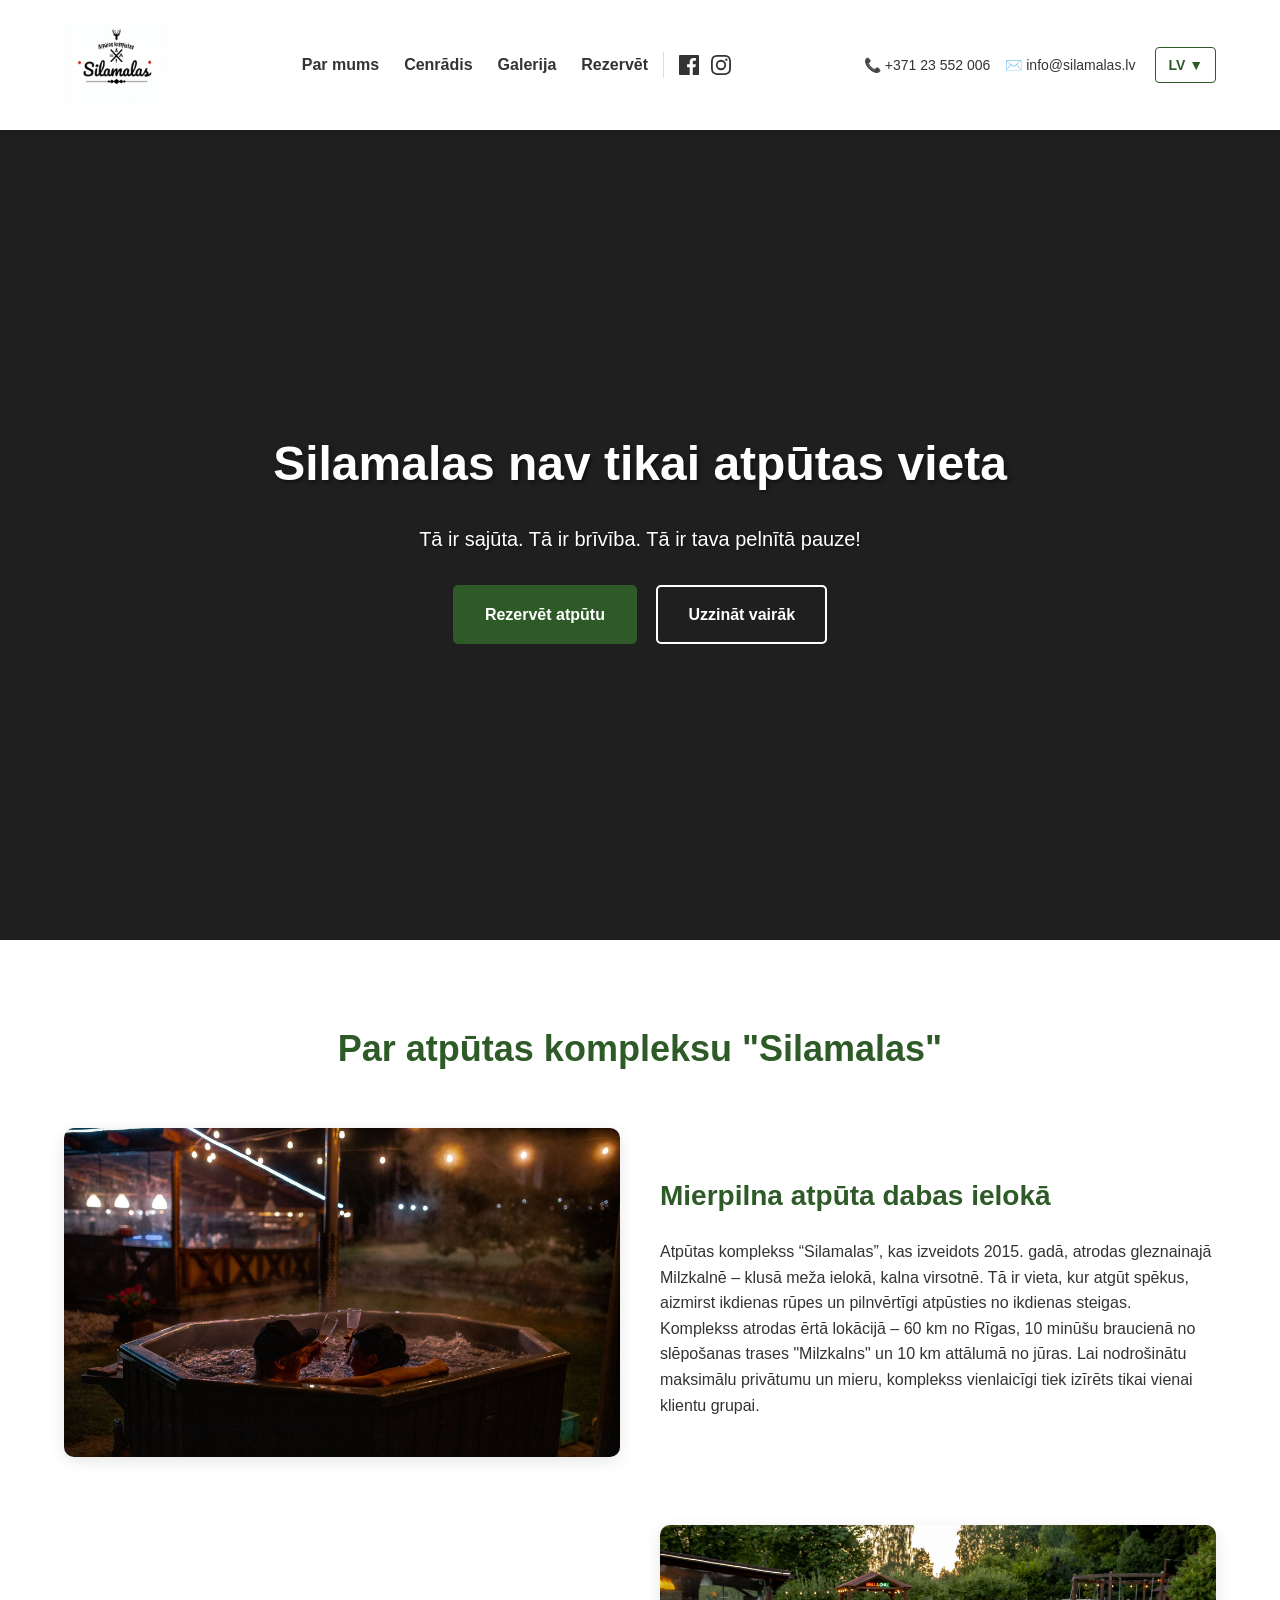
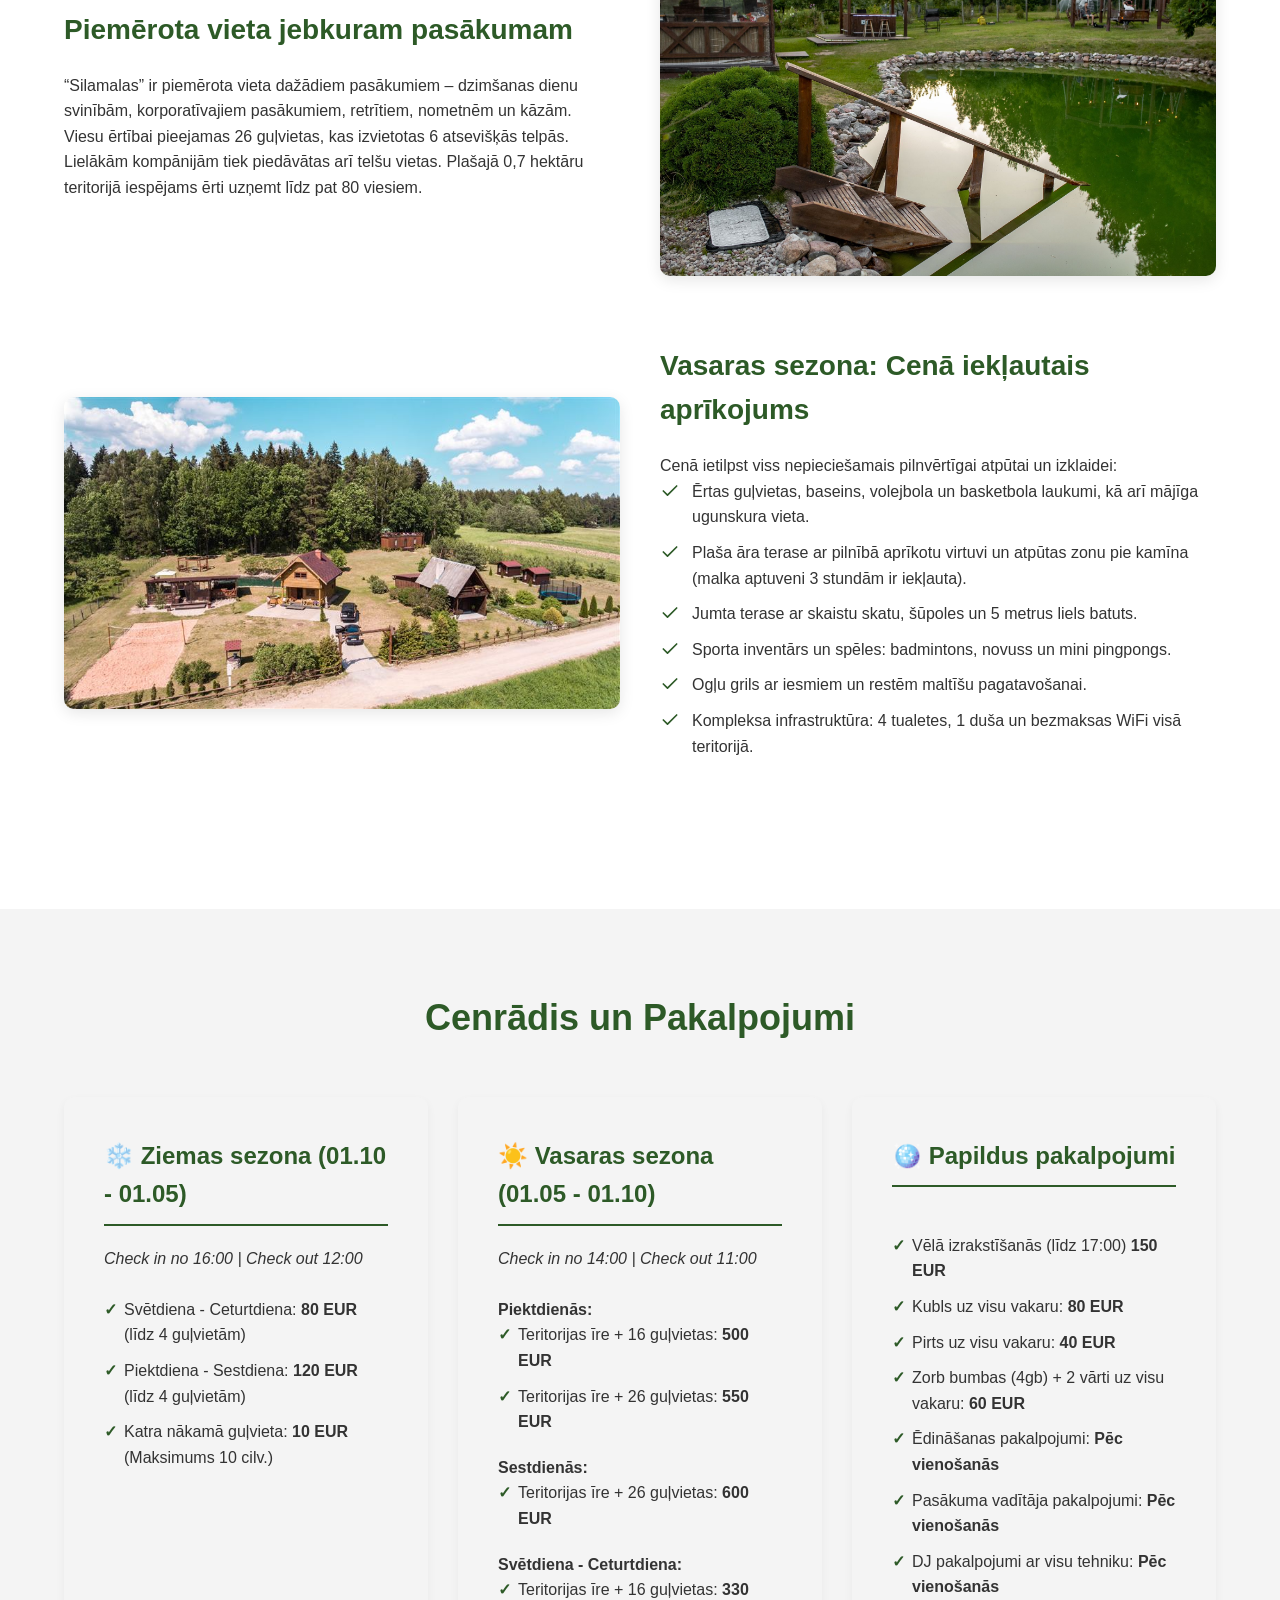
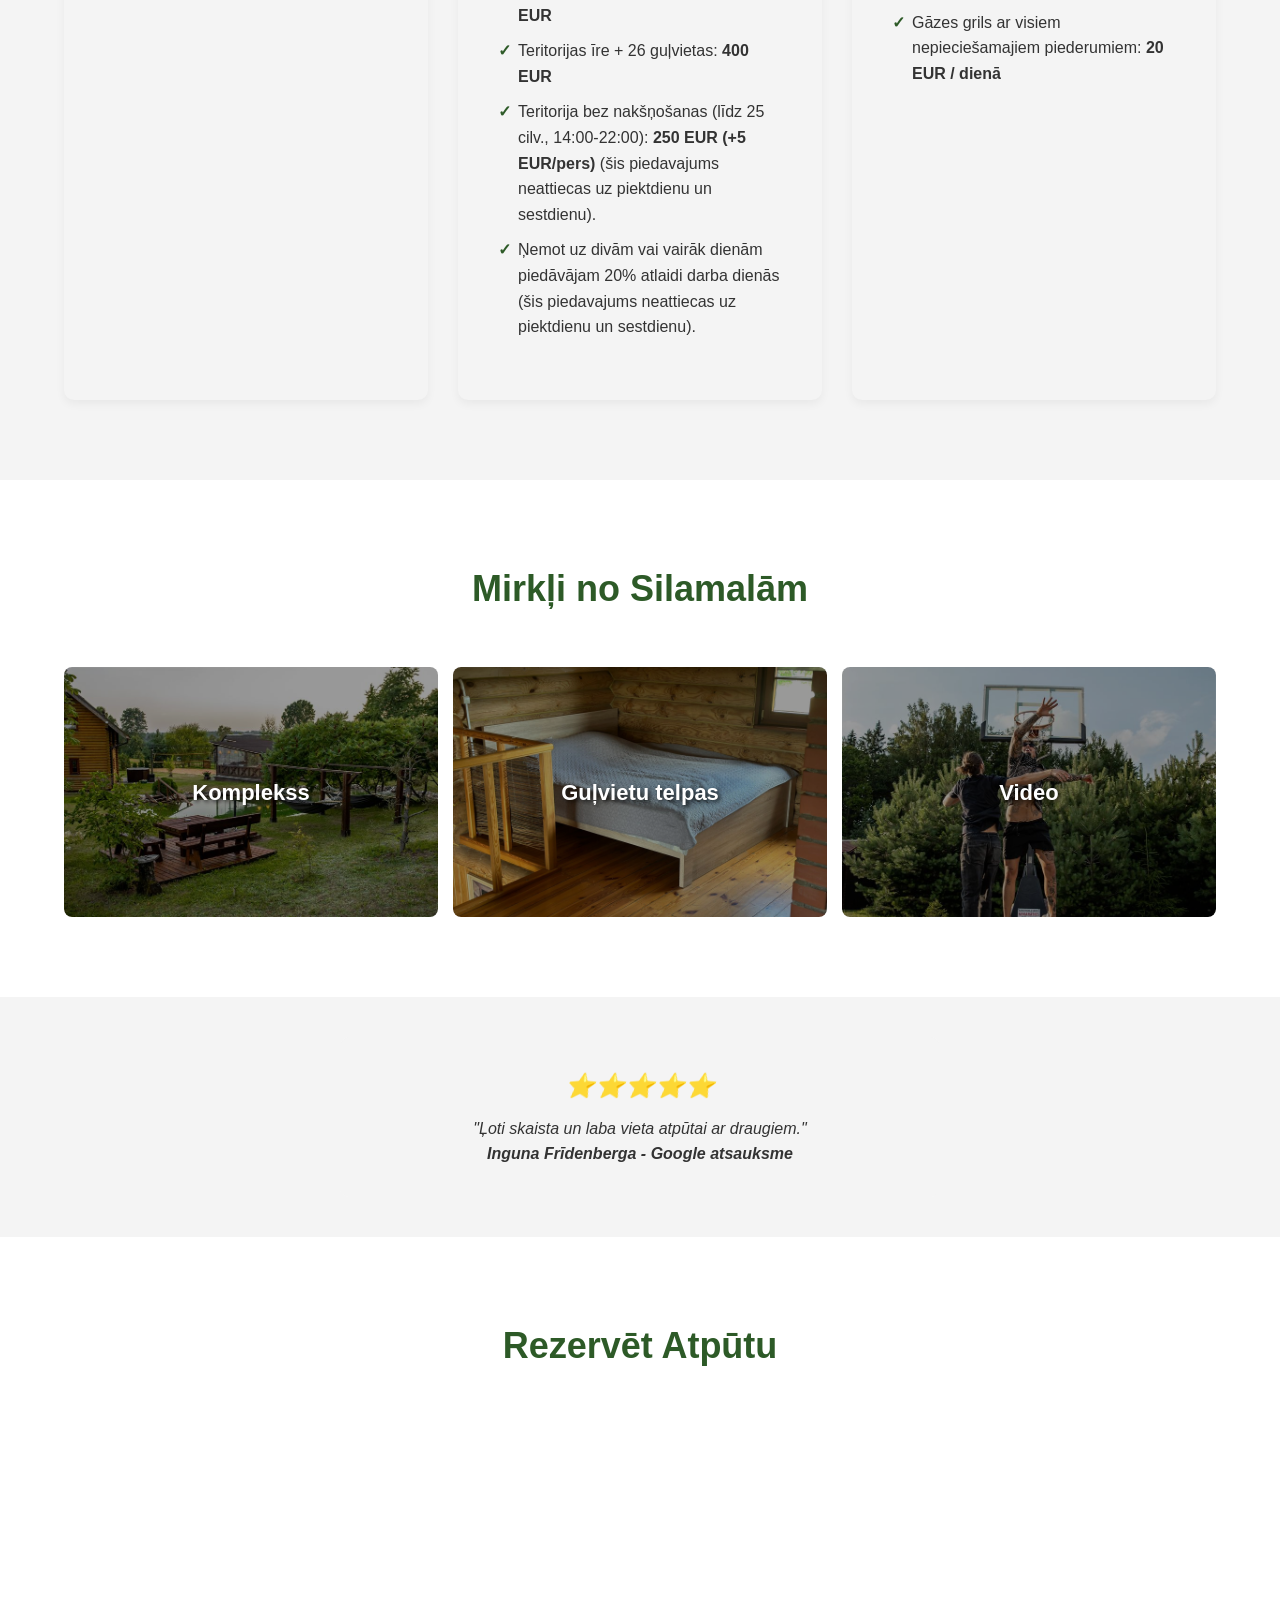
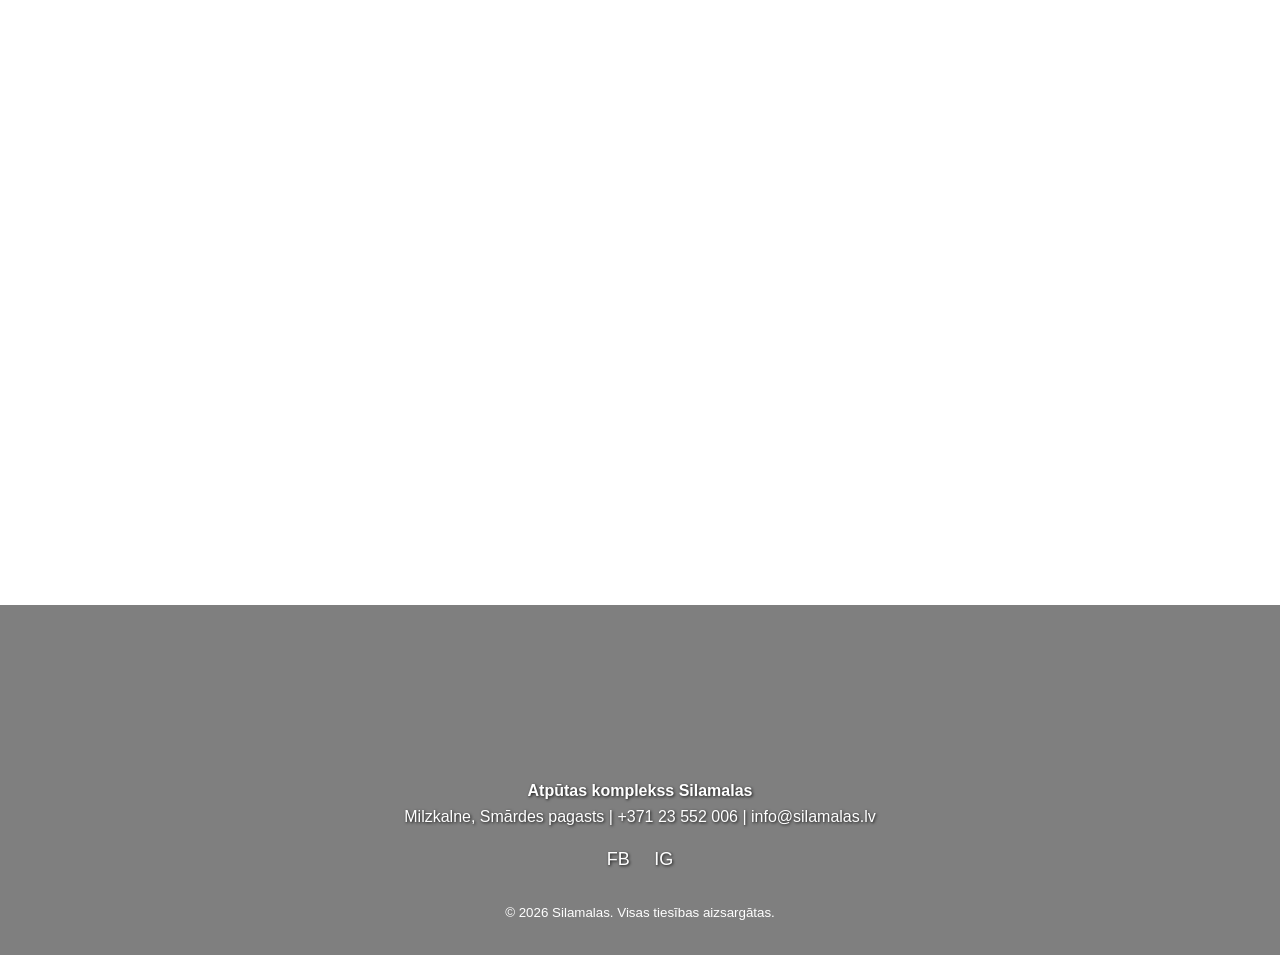
==== commit 534def20: "Update index.html" ====
--- a/index.html
+++ b/index.html
@@ -201,7 +201,7 @@
                 <img src="komplekss/187.jpeg" alt="Komplekss">
                 <img src="komplekss/249.jpeg" alt="Komplekss">
                 <img src="komplekss/264.jpeg" alt="Komplekss">
-                <img src="komplekss/346.jpeg" alt="Komplekss">
+                <img src="komplekss/346.jpeg" alt="Komplekss" rotate="90">
                 <img src="komplekss/352.jpeg" alt="Komplekss">
                 <img src="komplekss/393.jpeg" alt="Komplekss">
                 <img src="komplekss/448.jpeg" alt="Komplekss">
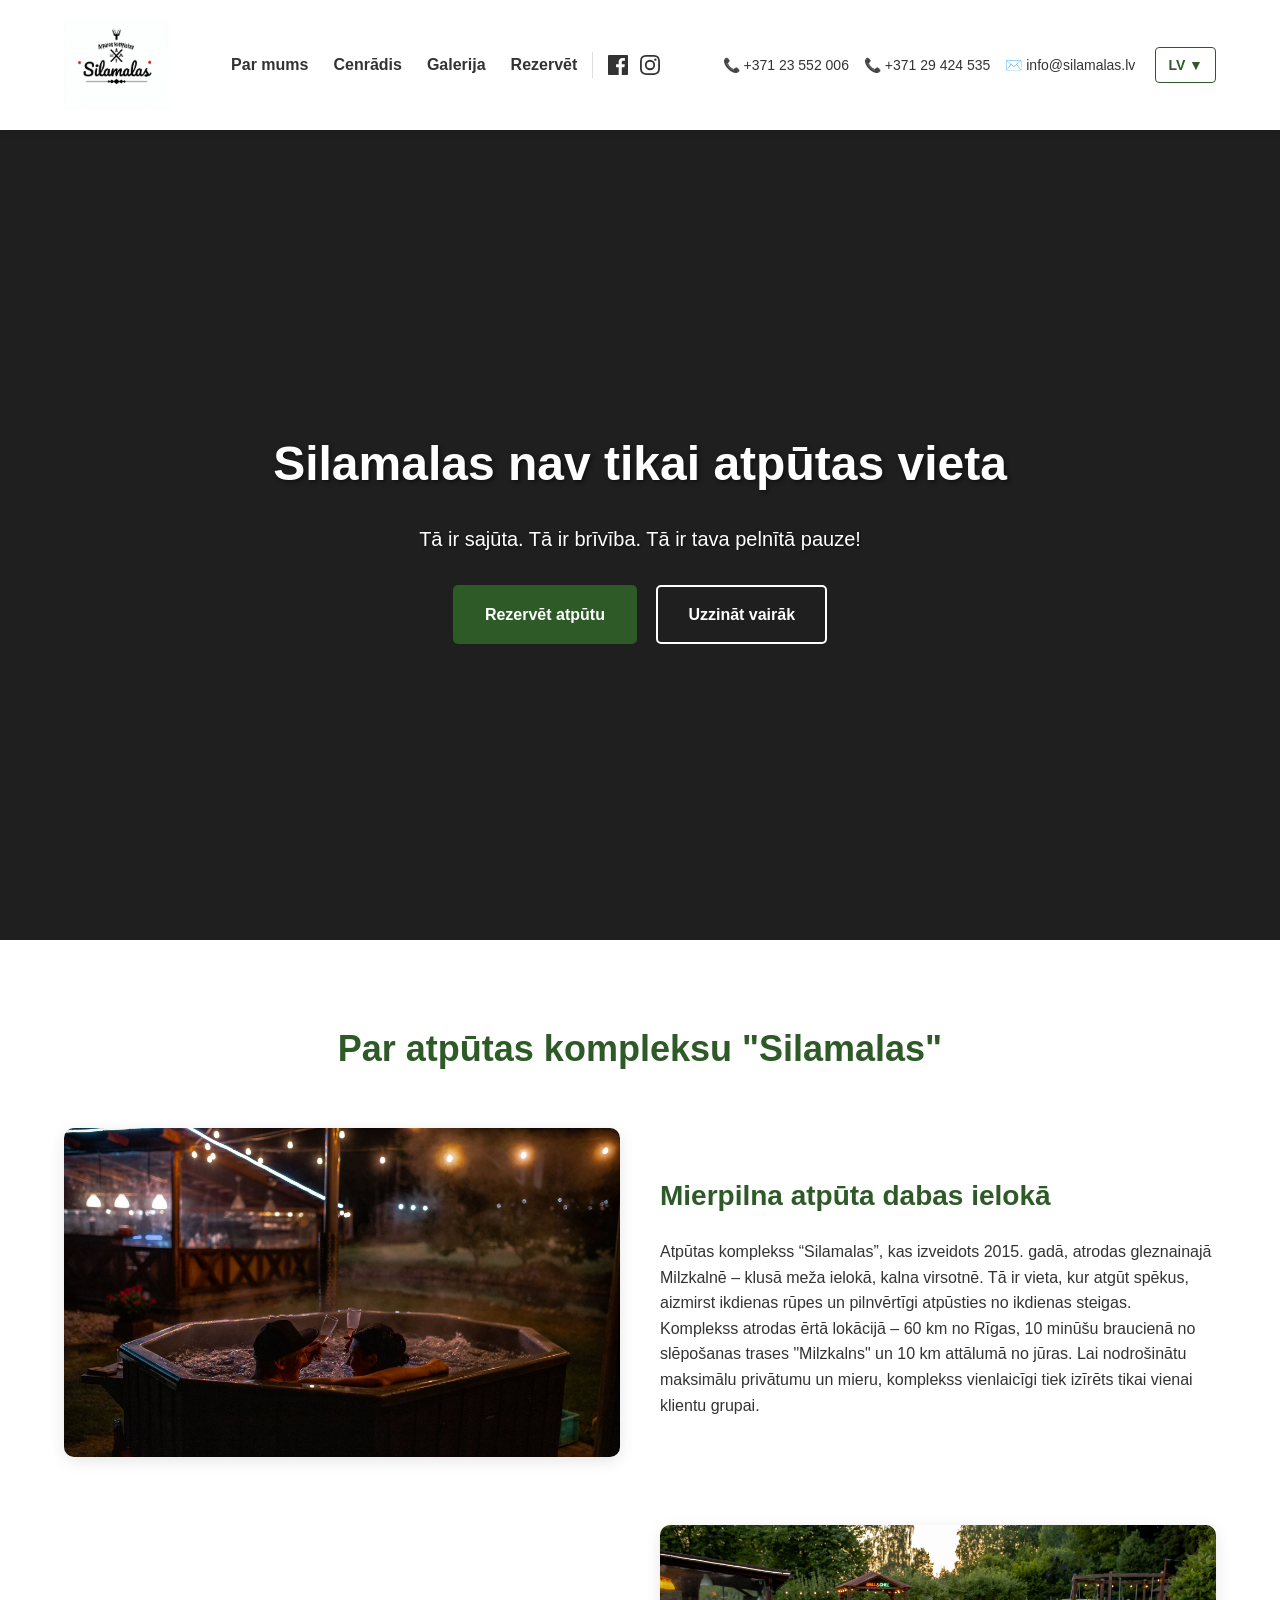
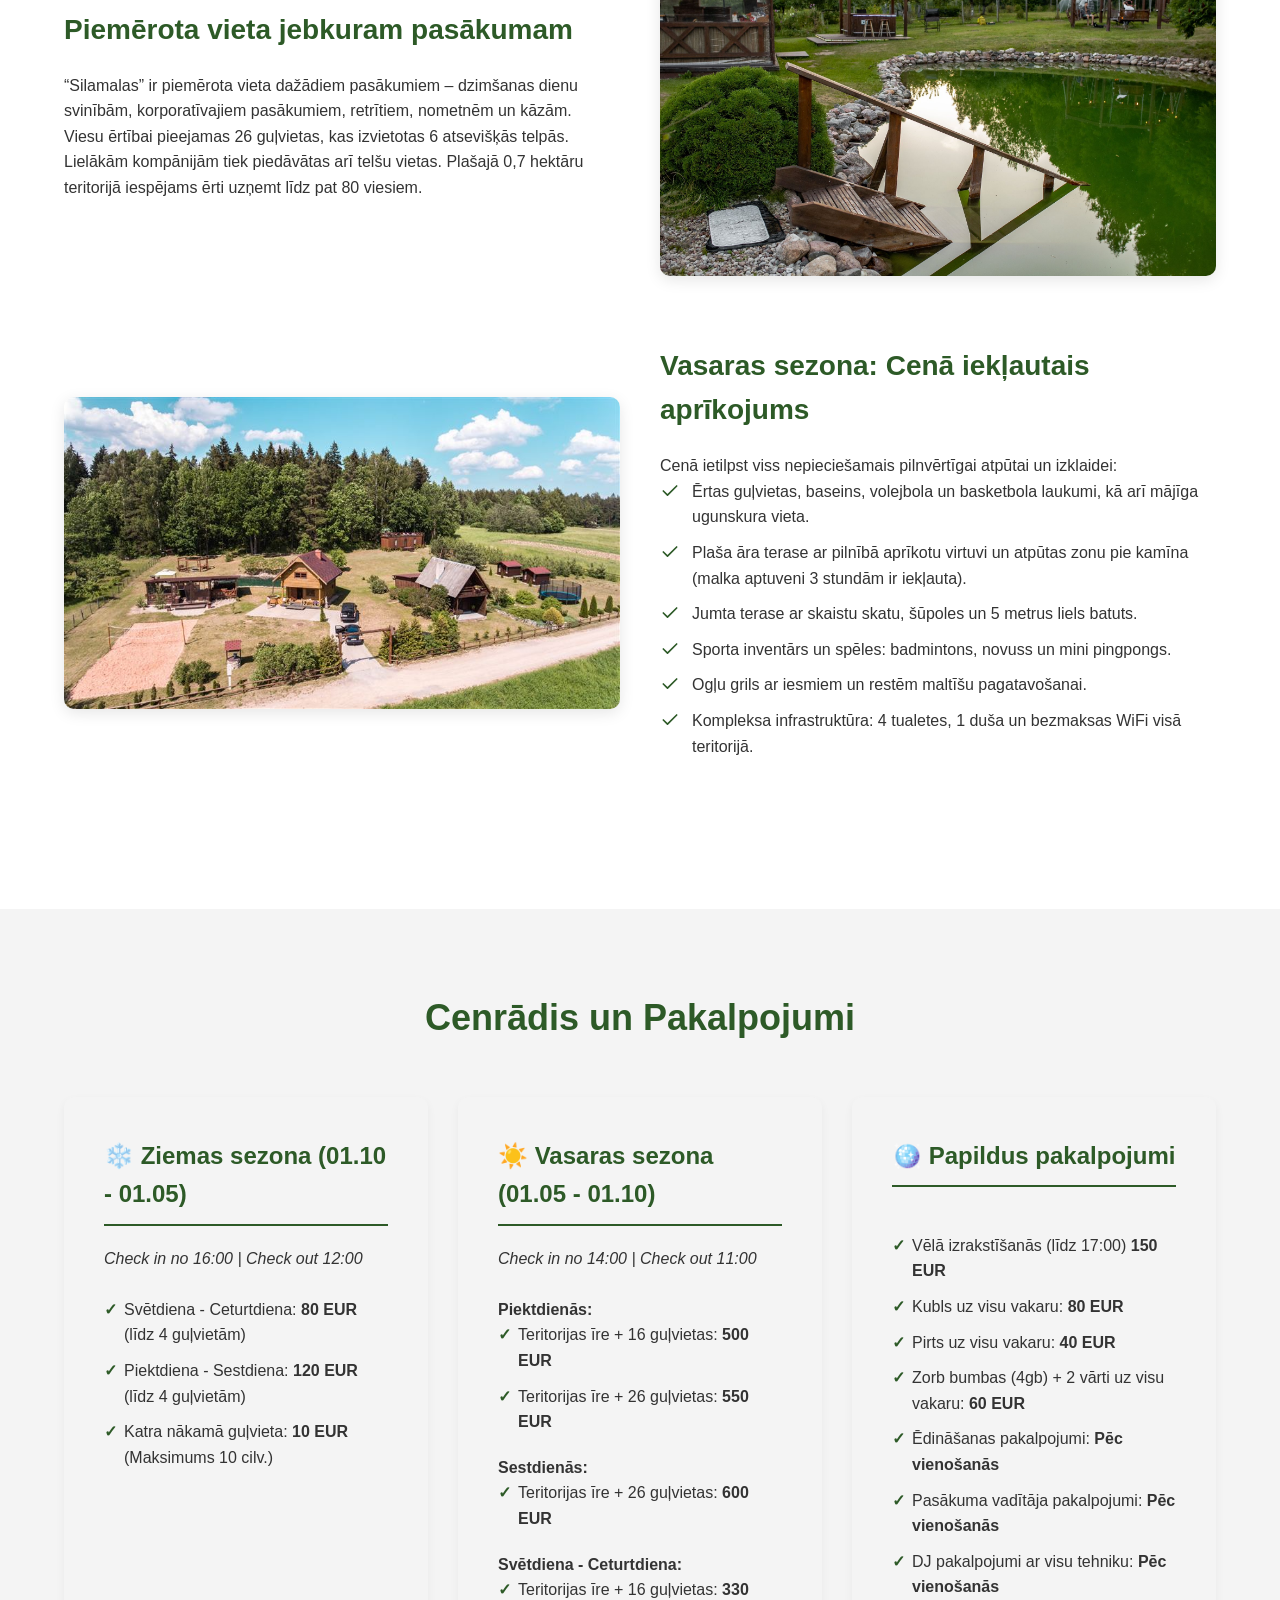
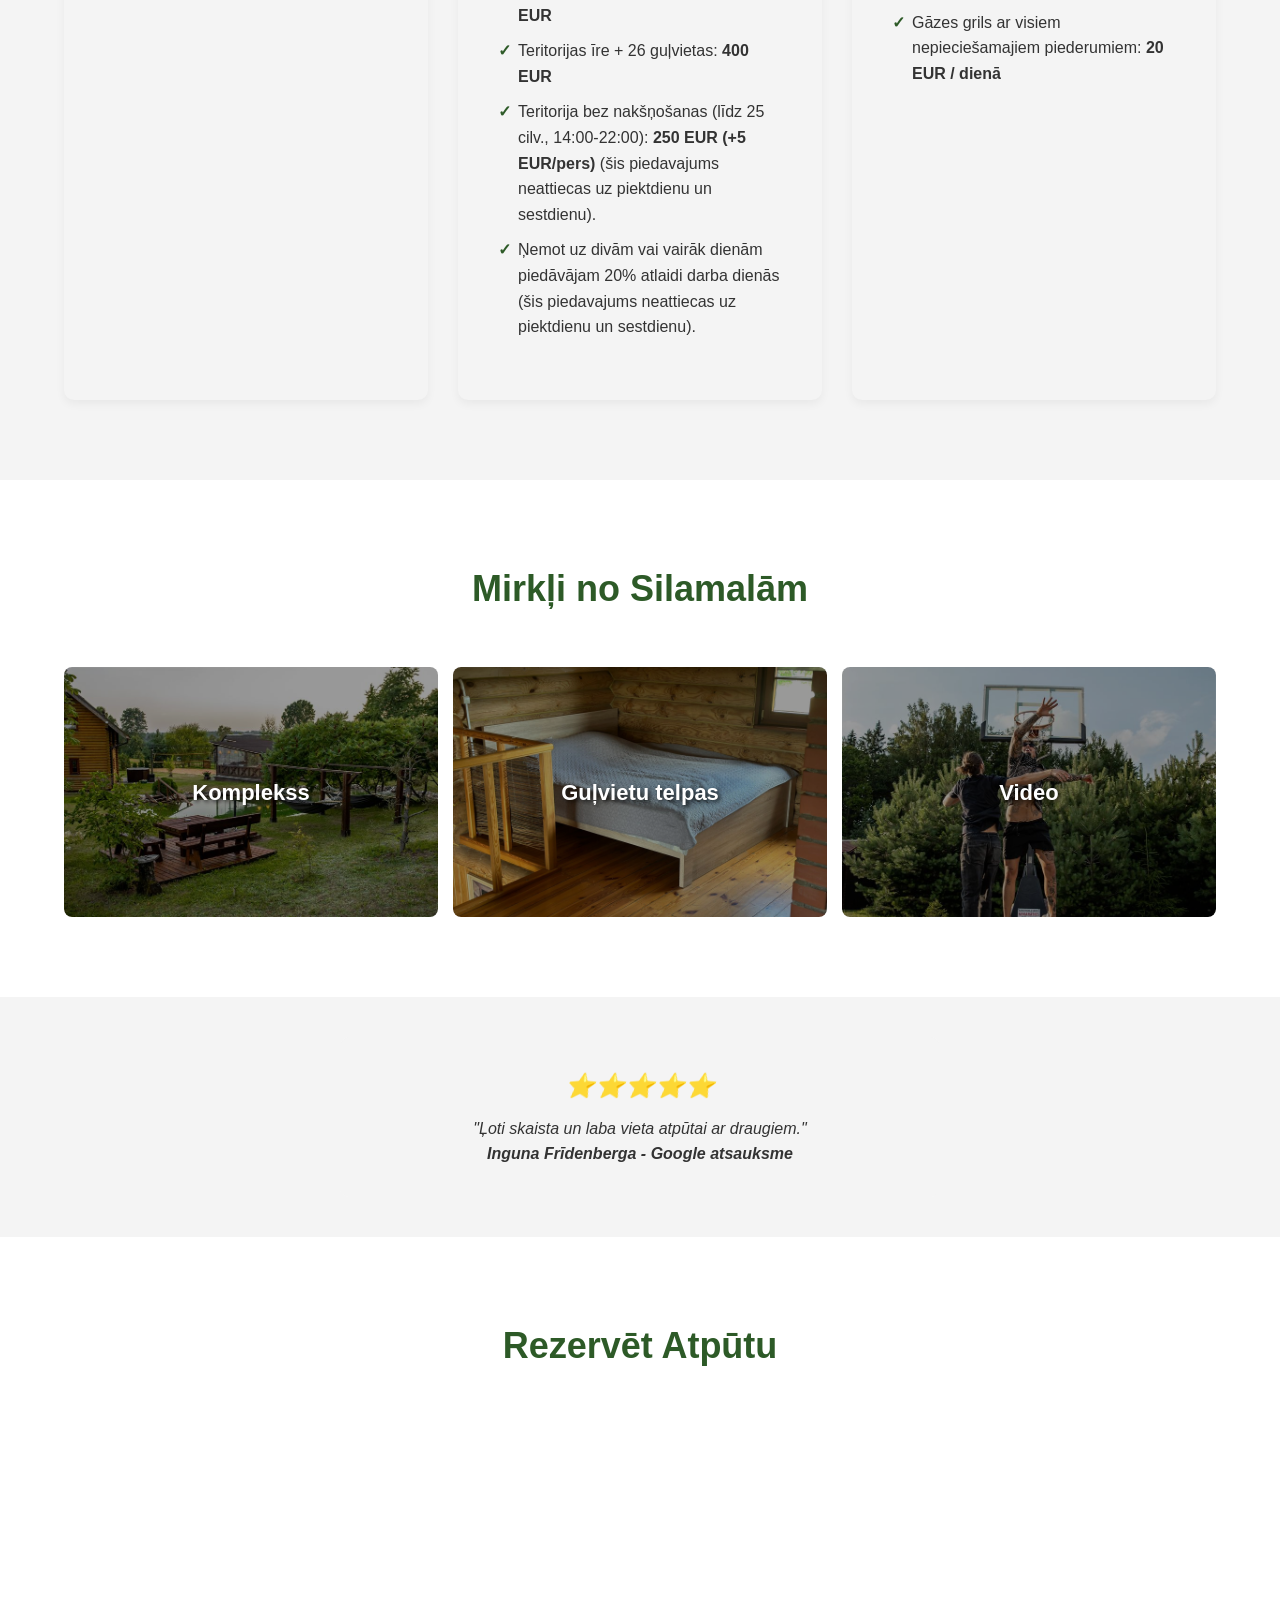
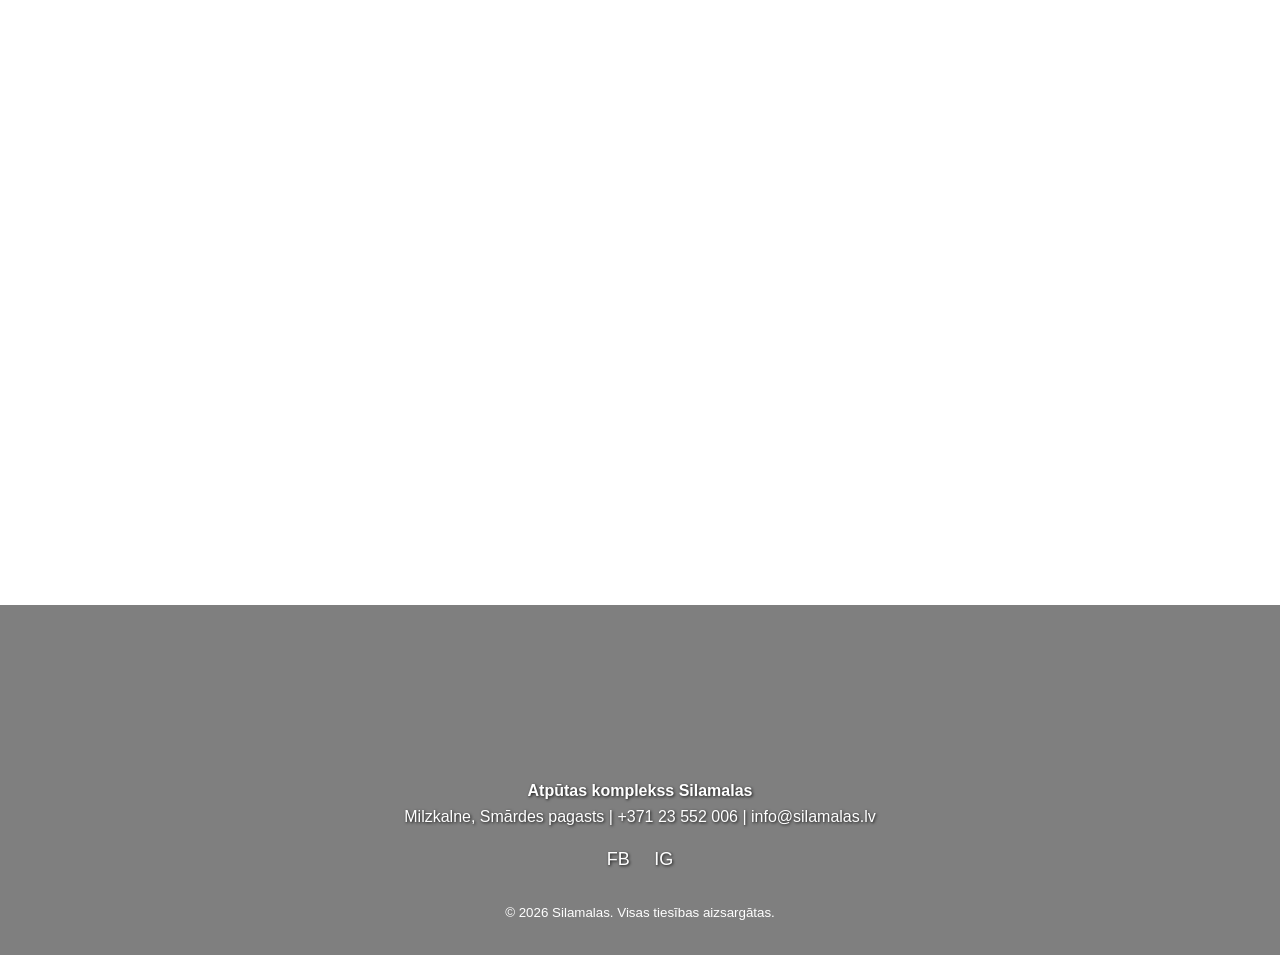
==== commit 06fabe67: "Update index.html" ====
--- a/index.html
+++ b/index.html
@@ -29,6 +29,7 @@
         <div class="header-right">
             <div class="contact-info-header">
                 <span>📞 +371 23 552 006</span>
+                <span>📞 +371 29 424 535</span>
                 <span>✉️ info@silamalas.lv</span>
             </div>
             
@@ -201,7 +202,7 @@
                 <img src="komplekss/187.jpeg" alt="Komplekss">
                 <img src="komplekss/249.jpeg" alt="Komplekss">
                 <img src="komplekss/264.jpeg" alt="Komplekss">
-                <img src="komplekss/346.jpeg" alt="Komplekss" rotate="90">
+                <img src="komplekss/346.jpeg" alt="Komplekss">
                 <img src="komplekss/352.jpeg" alt="Komplekss">
                 <img src="komplekss/393.jpeg" alt="Komplekss">
                 <img src="komplekss/448.jpeg" alt="Komplekss">
@@ -261,18 +262,18 @@
 
             <!-- Bilžu režģi katrai mājai -->
             <div id="subcat-pirts" class="subcat-grid gallery-grid">
-                <img src="gulvietu_telpas/pirts_n1.jpeg" alt="Pirts">
-                <img src="gulvietu_telpas/pirts_n2.jpeg" alt="Pirts">
+                <img src="gulvietu_telpas/pirts_n1.jpeg" alt="6 ērtas divstāvu gultas ar kopā 12 guļvietām, visas aprīkotas ar gultas veļu, nodrošinot komfortablu un patīkamu atpūtu.">
+                <img src="gulvietu_telpas/pirts_n2.jpeg" alt="Pirts otrajā stāvā atrodas ērta divguļamā gulta un plašs izvelkams stūra dīvāns, abi ar mīkstu un patīkamu gultas veļu, nodrošinot komfortablu atpūtu. Kopumā 4 guļvietas.">
                 <img src="gulvietu_telpas/pirts_n3.jpeg" alt="Pirts">
                 <img src="gulvietu_telpas/pirts_n4.jpeg" alt="Pirts">
                 <img src="gulvietu_telpas/pirts_n5.jpeg" alt="Pirts">
                 <img src="gulvietu_telpas/pirts_n6.jpeg" alt="Pirts">
-                <img src="gulvietu_telpas/pirts_n7.jpeg" alt="Pirts">
+                <img src="gulvietu_telpas/pirts_n7.jpeg" alt="Pirts otrajā stāvā atrodas ērta divguļamā gulta un plašs izvelkams stūra dīvāns, abi ar mīkstu un patīkamu gultas veļu, nodrošinot komfortablu atpūtu. Kopumā 4 guļvietas.">
             </div>
             
             <div id="subcat-eka2" class="subcat-grid gallery-grid" style="display: none;">
-                <img src="gulvietu_telpas/eka2_n1.jpeg" alt="Ēka 2">
-                <img src="gulvietu_telpas/eka2_n2.jpeg" alt="Ēka 2">
+                <img src="gulvietu_telpas/eka2_n1.jpeg" alt="6 ērtas divstāvu gultas ar kopā 12 guļvietām, visas aprīkotas ar gultas veļu, nodrošinot komfortablu un patīkamu atpūtu.">
+                <img src="gulvietu_telpas/eka2_n2.jpeg" alt="6 ērtas divstāvu gultas ar kopā 12 guļvietām, visas aprīkotas ar gultas veļu, nodrošinot komfortablu un patīkamu atpūtu.">
             </div>
             
             <div id="subcat-eka34" class="subcat-grid gallery-grid" style="display: none;">
@@ -281,8 +282,8 @@
             </div>
             
             <div id="subcat-eka5" class="subcat-grid gallery-grid" style="display: none;">
-                <img src="gulvietu_telpas/eka5_n1.jpeg" alt="Ēka 5">
-                <img src="gulvietu_telpas/eka5_n2.jpeg" alt="Ēka 5">
+                <img src="gulvietu_telpas/eka5_n1.jpeg" alt="Otrajā stāvā atrodas divas ērtas divguļamās gultas, kopā nodrošinot 4 guļvietas.">
+                <img src="gulvietu_telpas/eka5_n2.jpeg" alt="Otrajā stāvā atrodas divas ērtas divguļamās gultas, kopā nodrošinot 4 guļvietas.">
             </div>
         </div>
 
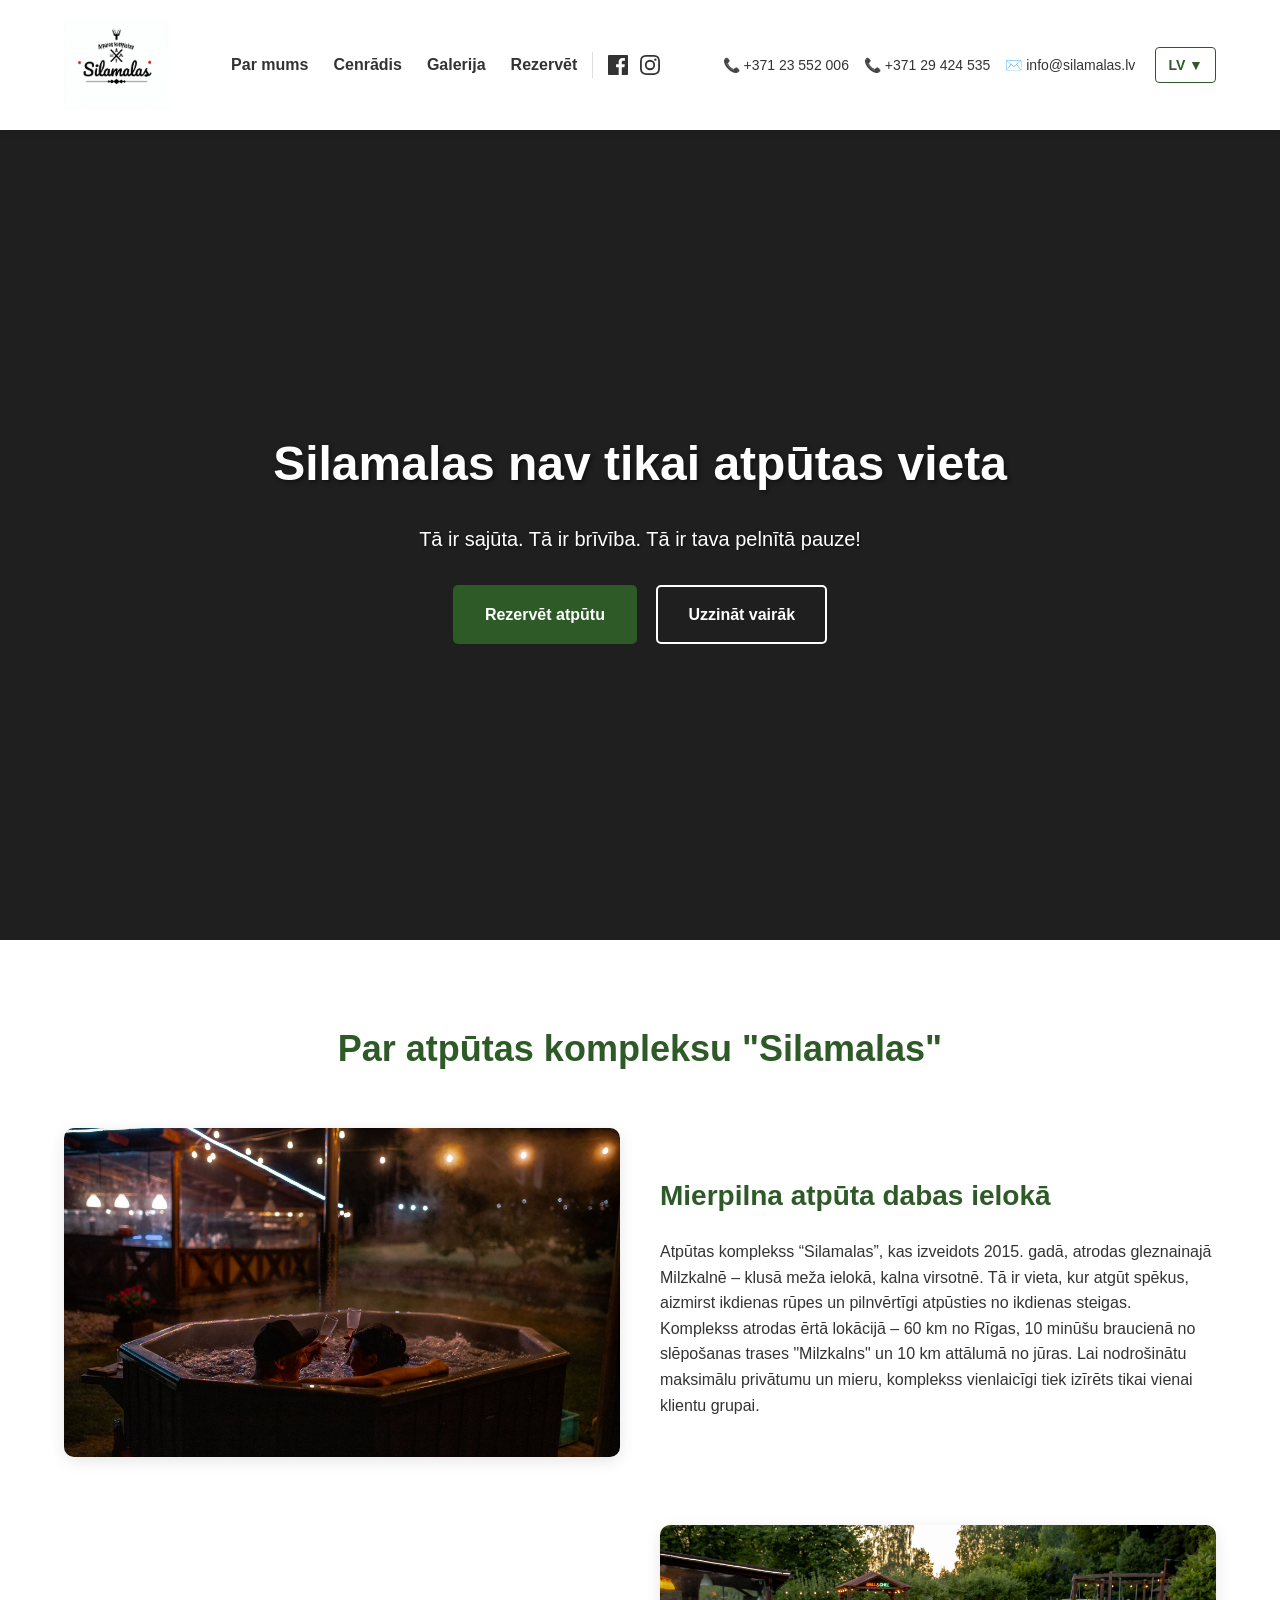
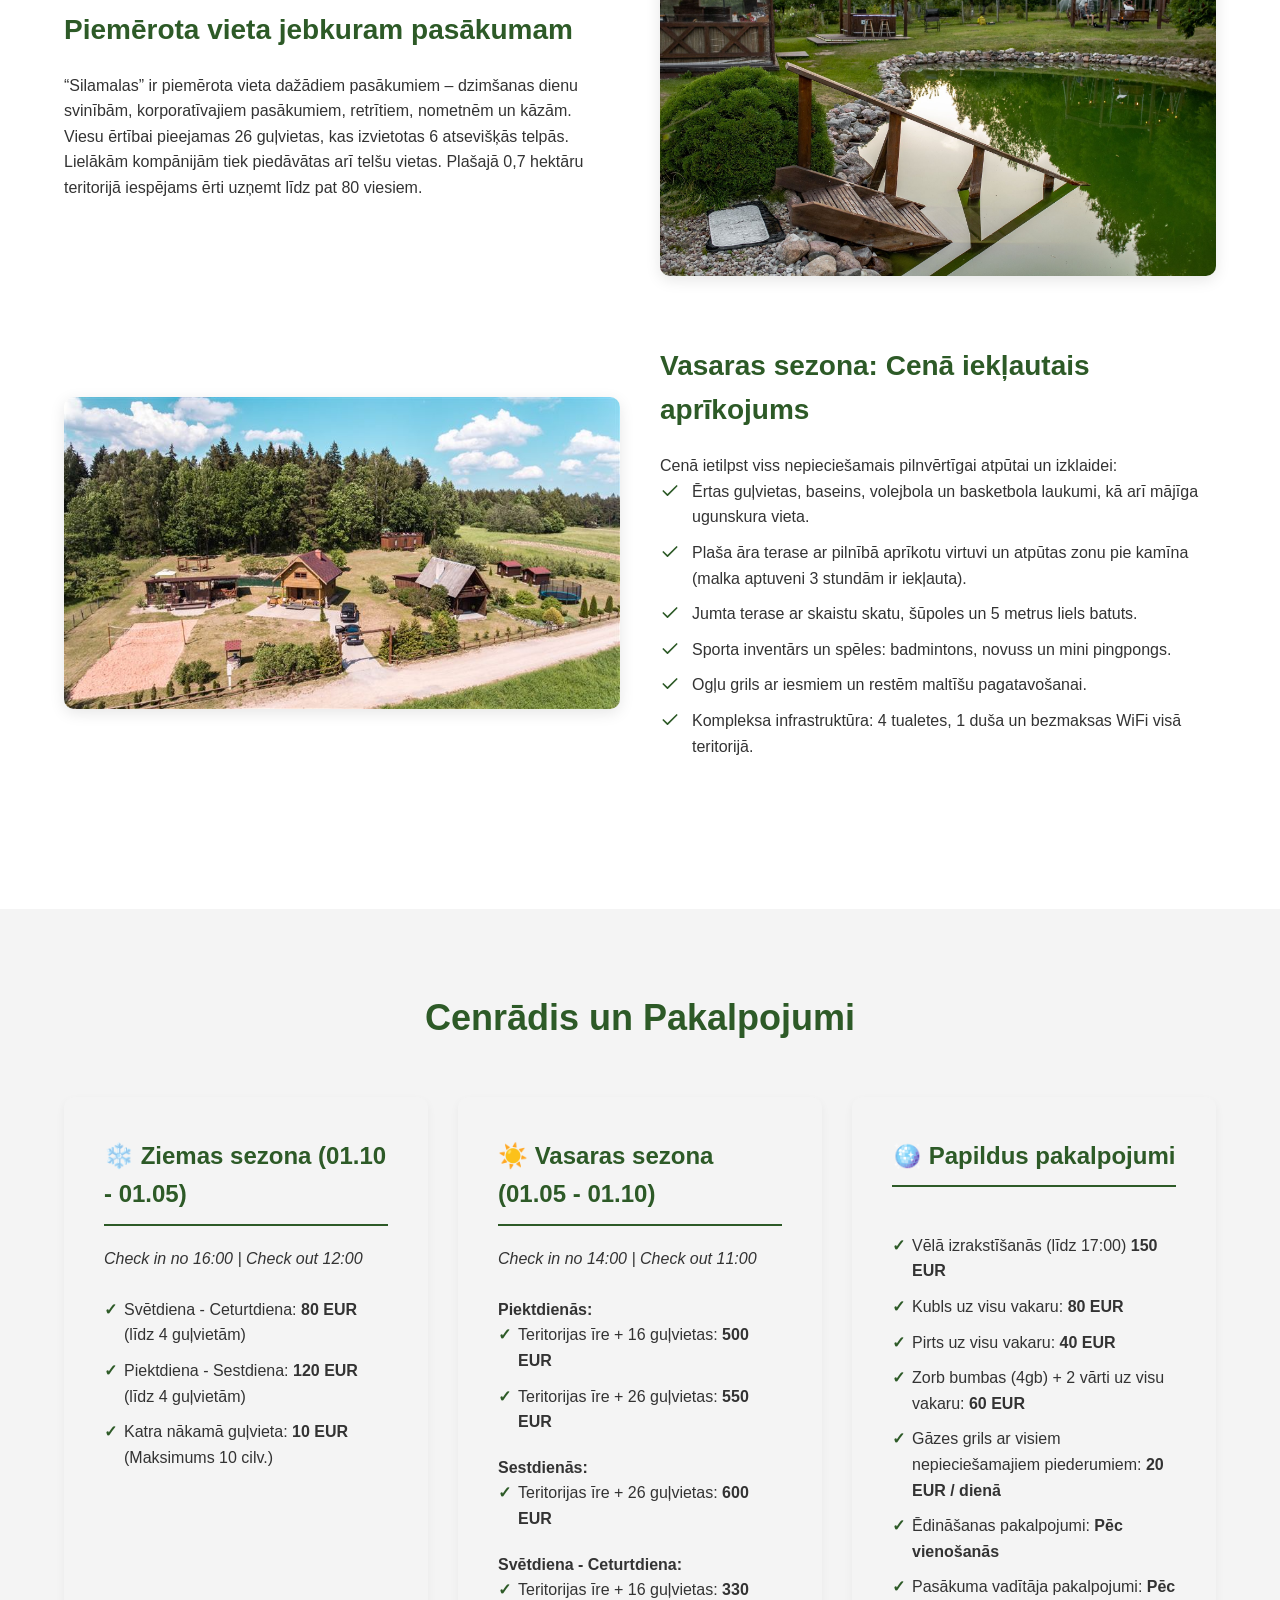
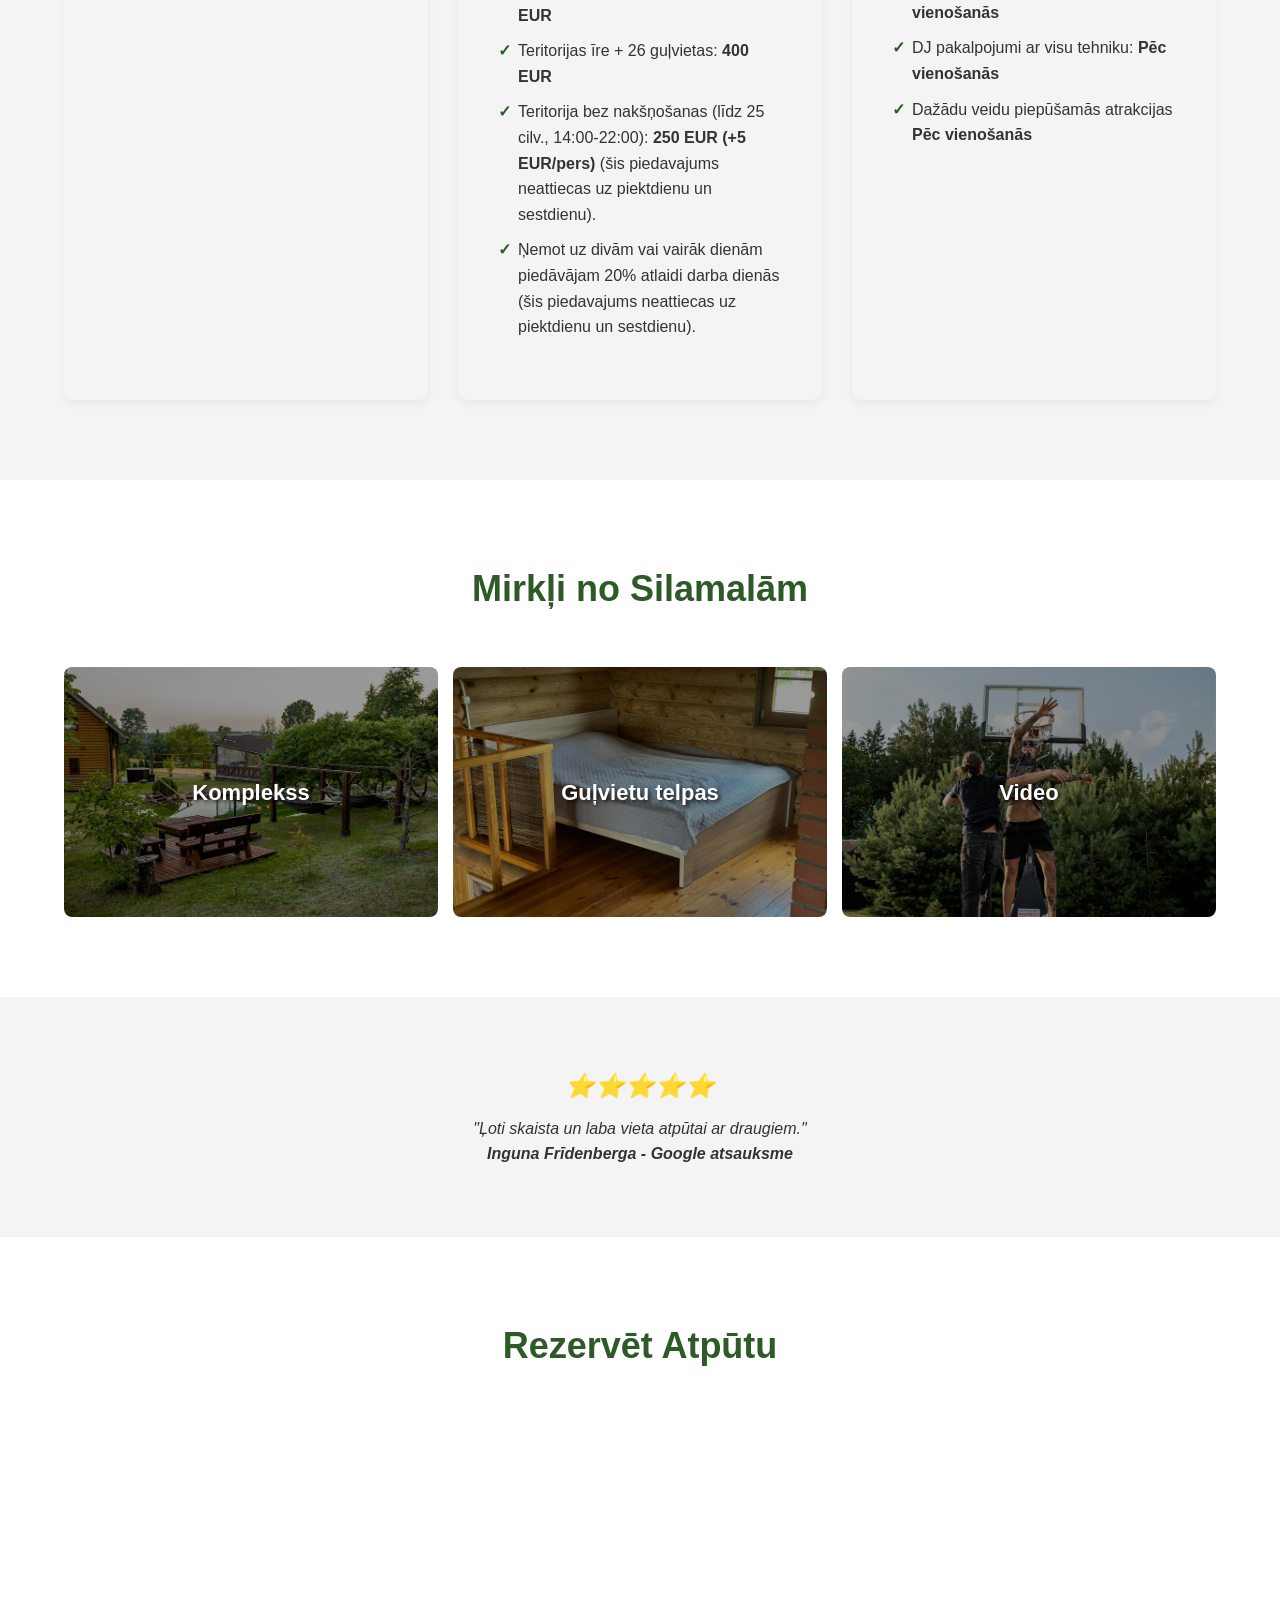
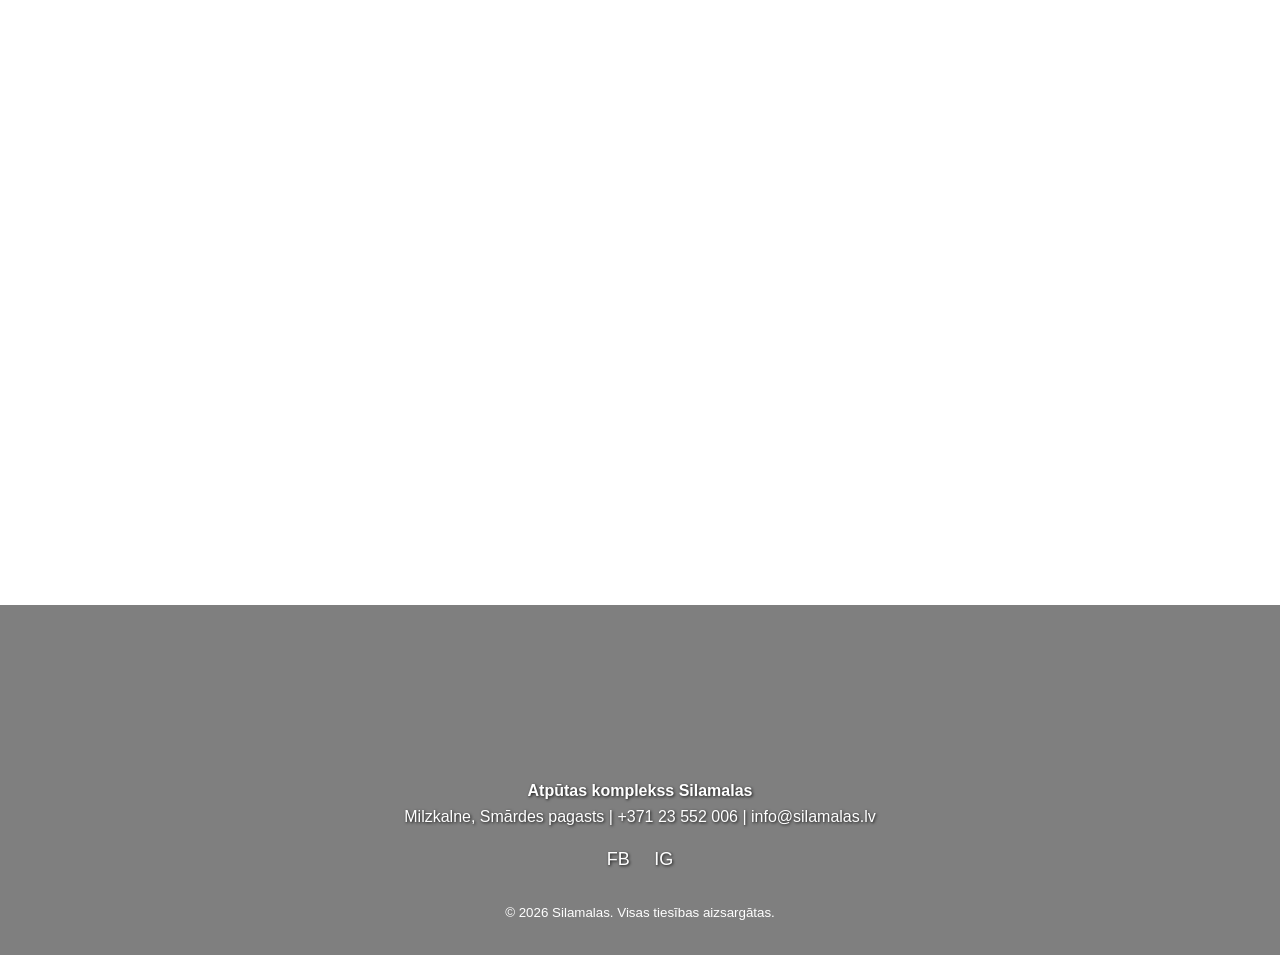
==== commit 0ce9f635: "Update index.html" ====
--- a/index.html
+++ b/index.html
@@ -163,10 +163,11 @@
                     <li>Kubls uz visu vakaru: <strong>80 EUR</strong></li>
                     <li>Pirts uz visu vakaru: <strong>40 EUR</strong></li>
                     <li>Zorb bumbas (4gb) + 2 vārti uz visu vakaru: <strong>60 EUR</strong></li>
+                    <li>Gāzes grils ar visiem nepieciešamajiem piederumiem: <strong>20 EUR / dienā</strong></li>
                     <li>Ēdināšanas pakalpojumi: <strong>Pēc vienošanās</strong></li>
                     <li>Pasākuma vadītāja pakalpojumi: <strong>Pēc vienošanās</strong></li>
                     <li>DJ pakalpojumi ar visu tehniku: <strong>Pēc vienošanās</strong></li>
-                    <li>Gāzes grils ar visiem nepieciešamajiem piederumiem: <strong>20 EUR / dienā</strong></li>
+                    <li>Dažādu veidu piepūšamās atrakcijas <strong>Pēc vienošanās</strong></li>
                 </ul>
             </div>
 
@@ -273,17 +274,20 @@
             
             <div id="subcat-eka2" class="subcat-grid gallery-grid" style="display: none;">
                 <img src="gulvietu_telpas/eka2_n1.jpeg" alt="6 ērtas divstāvu gultas ar kopā 12 guļvietām, visas aprīkotas ar gultas veļu, nodrošinot komfortablu un patīkamu atpūtu.">
-                <img src="gulvietu_telpas/eka2_n2.jpeg" alt="6 ērtas divstāvu gultas ar kopā 12 guļvietām, visas aprīkotas ar gultas veļu, nodrošinot komfortablu un patīkamu atpūtu.">
+                <img src="gulvietu_telpas/Konteiners.jpeg" alt="6 ērtas divstāvu gultas ar kopā 12 guļvietām, visas aprīkotas ar gultas veļu, nodrošinot komfortablu un patīkamu atpūtu.">
+                <img src="gulvietu_telpas/Konteiners2.jpeg" alt="6 ērtas divstāvu gultas ar kopā 12 guļvietām, visas aprīkotas ar gultas veļu, nodrošinot komfortablu un patīkamu atpūtu.">
+
             </div>
             
             <div id="subcat-eka34" class="subcat-grid gallery-grid" style="display: none;">
                 <img src="gulvietu_telpas/eka3_4_n1.jpeg" alt="Ēkas 3 un 4">
-                <img src="gulvietu_telpas/eka3_4_n2.jpeg" alt="Ēkas 3 un 4">
+                <img src="gulvietu_telpas/Mazmajinas.jpeg" alt="Ēkas 3 un 4">
             </div>
             
             <div id="subcat-eka5" class="subcat-grid gallery-grid" style="display: none;">
                 <img src="gulvietu_telpas/eka5_n1.jpeg" alt="Otrajā stāvā atrodas divas ērtas divguļamās gultas, kopā nodrošinot 4 guļvietas.">
                 <img src="gulvietu_telpas/eka5_n2.jpeg" alt="Otrajā stāvā atrodas divas ērtas divguļamās gultas, kopā nodrošinot 4 guļvietas.">
+                <img src="gulvietu_telpas/Divstavi.jpeg" alt="Otrajā stāvā atrodas divas ērtas divguļamās gultas, kopā nodrošinot 4 guļvietas.">
             </div>
         </div>
 
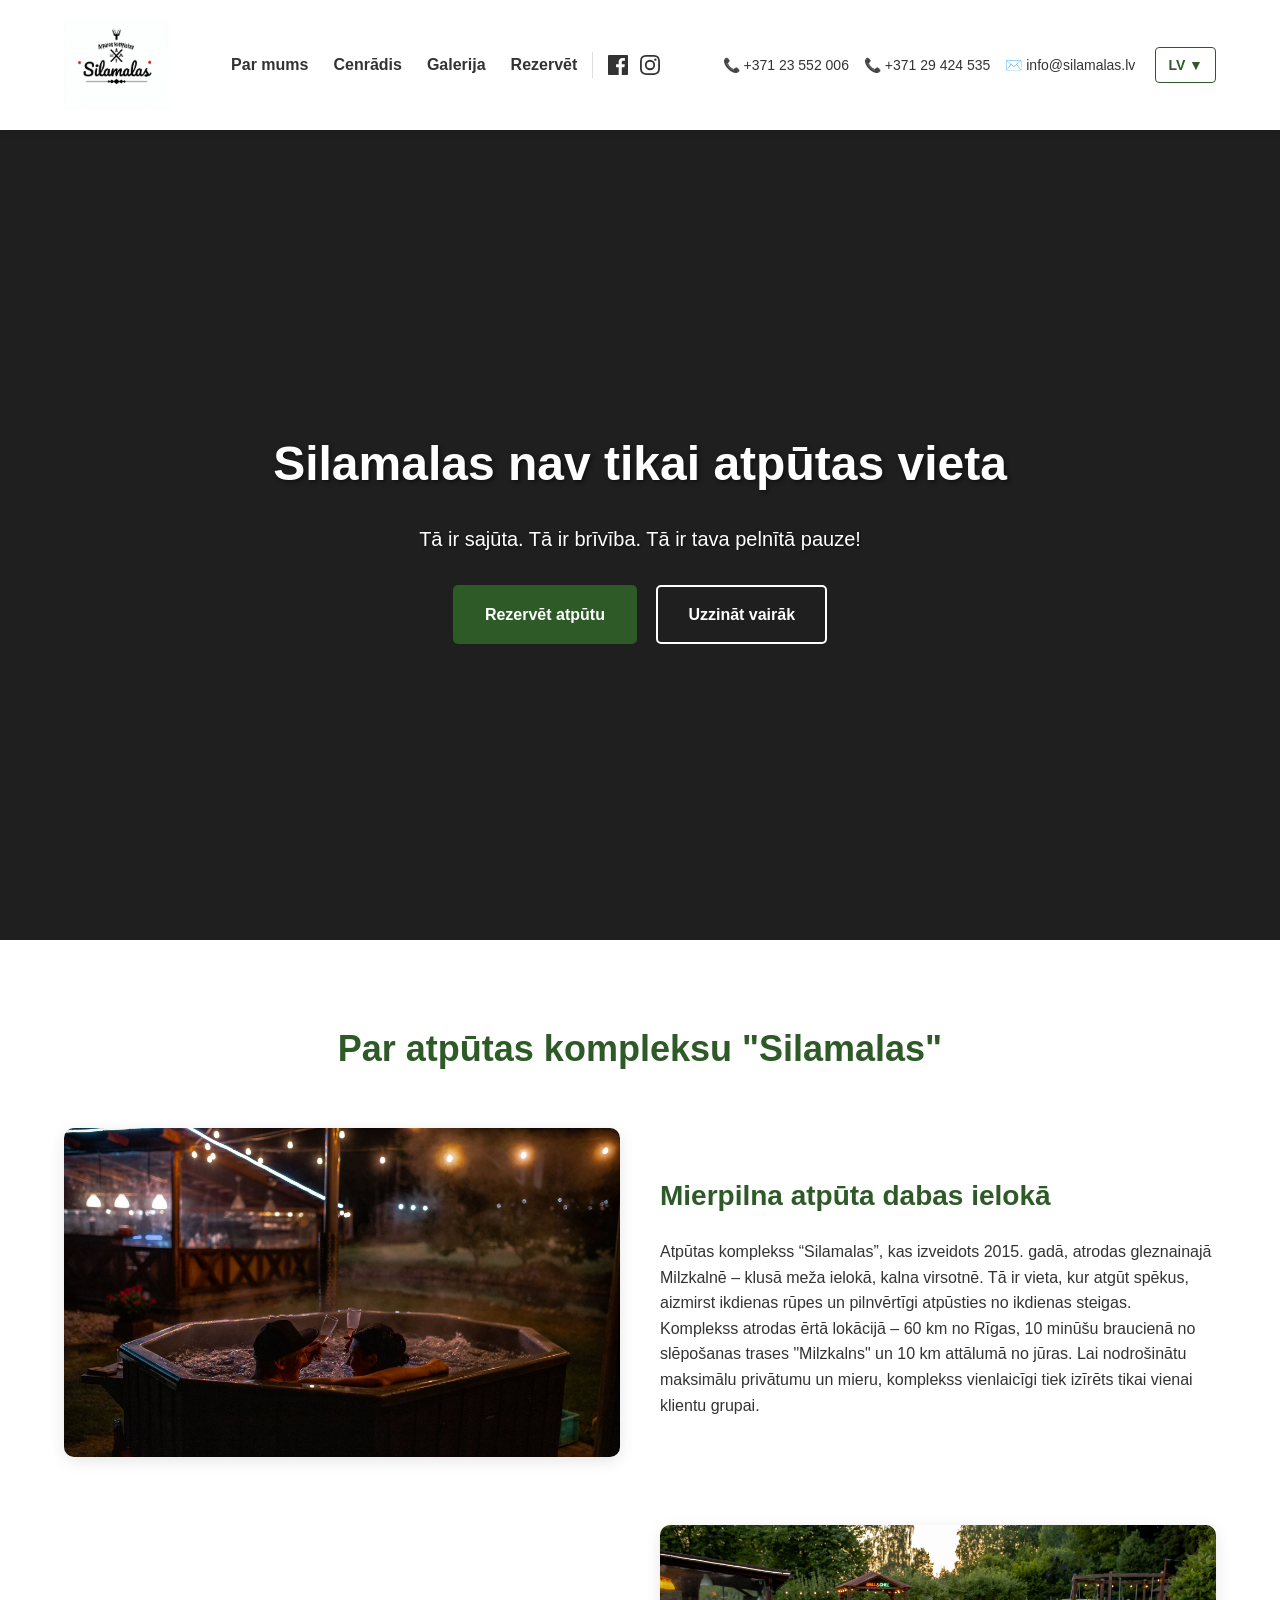
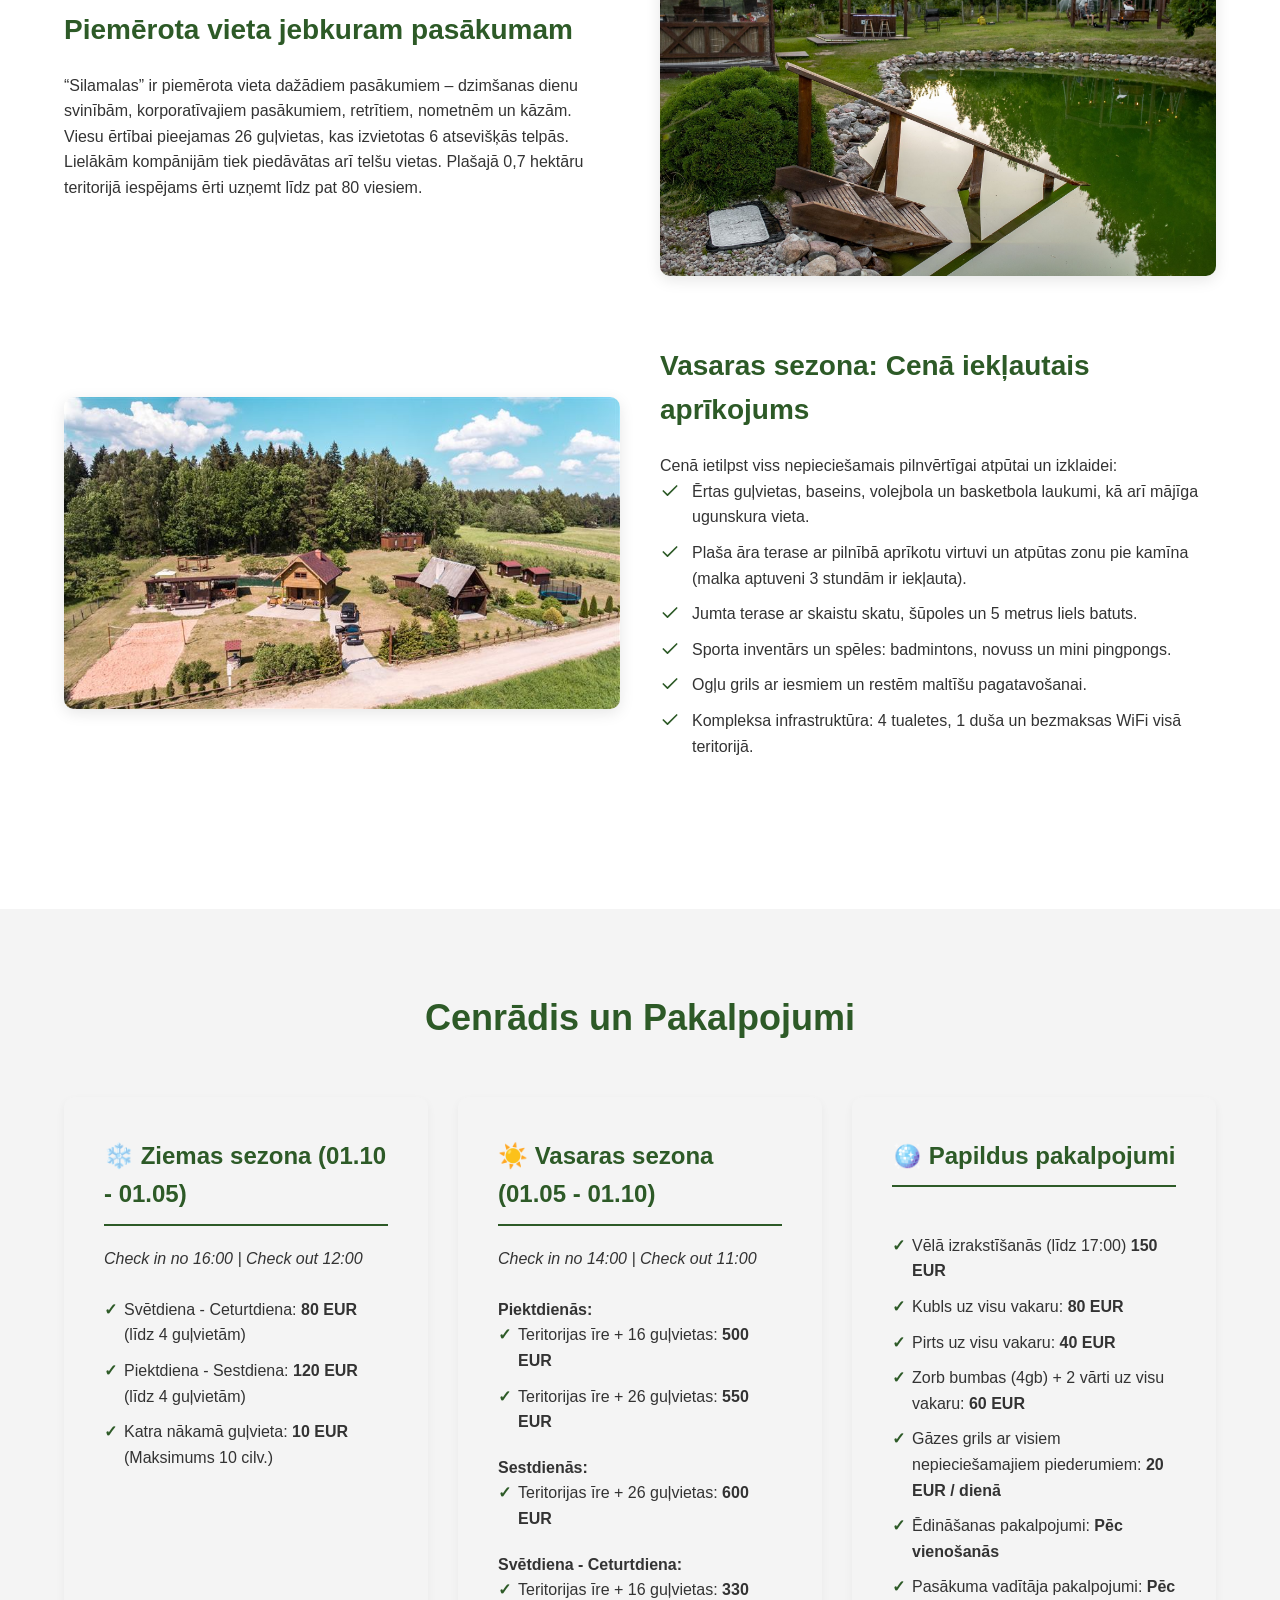
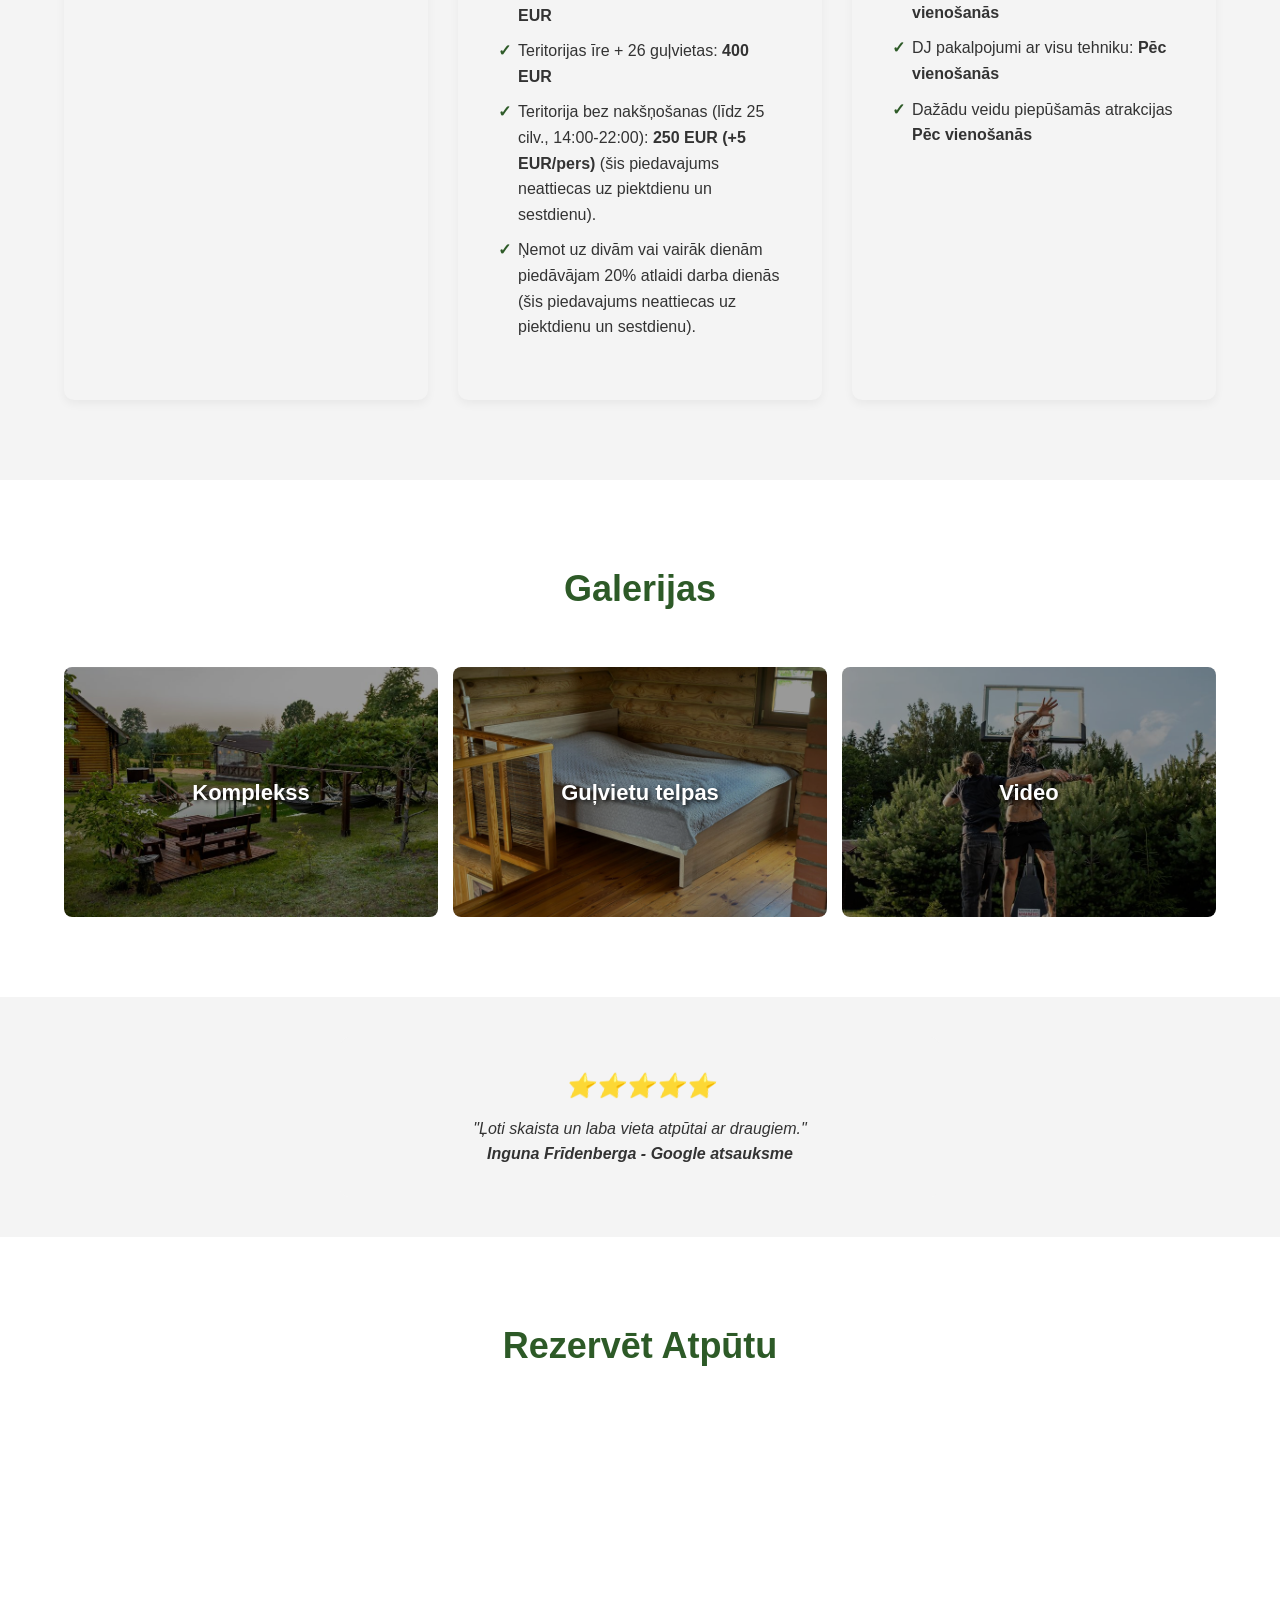
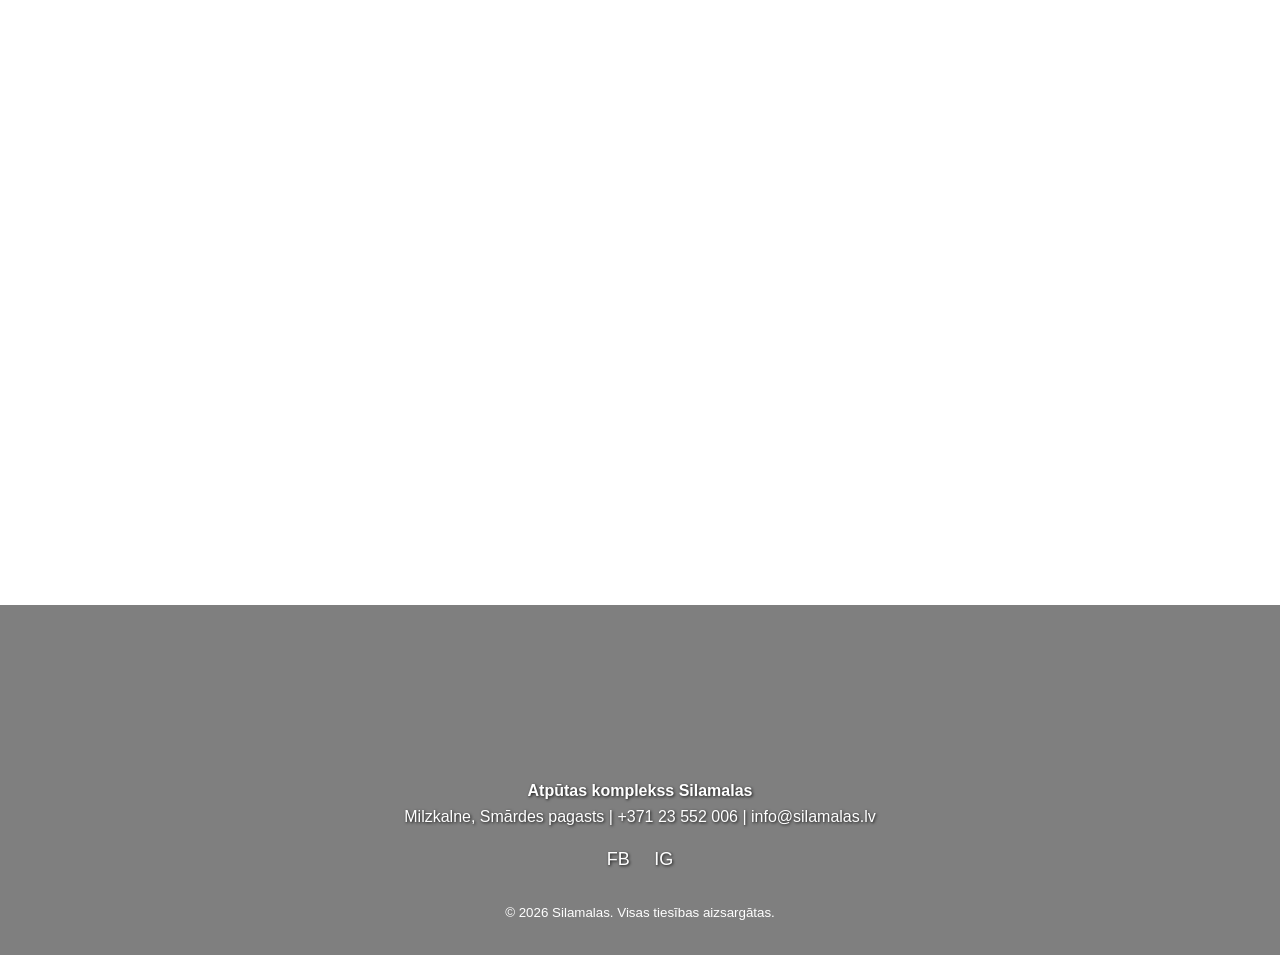
==== commit 7f8451b4: "Update index.html" ====
--- a/index.html
+++ b/index.html
@@ -175,7 +175,7 @@
     </section>
 
 <section id="galerija">
-        <h2 class="section-title">Mirkļi no Silamalām</h2>
+        <h2 class="section-title">Galerijas</h2>
 
         <!-- Galveno kategoriju skats -->
         <div id="gallery-categories" class="gallery-grid">
